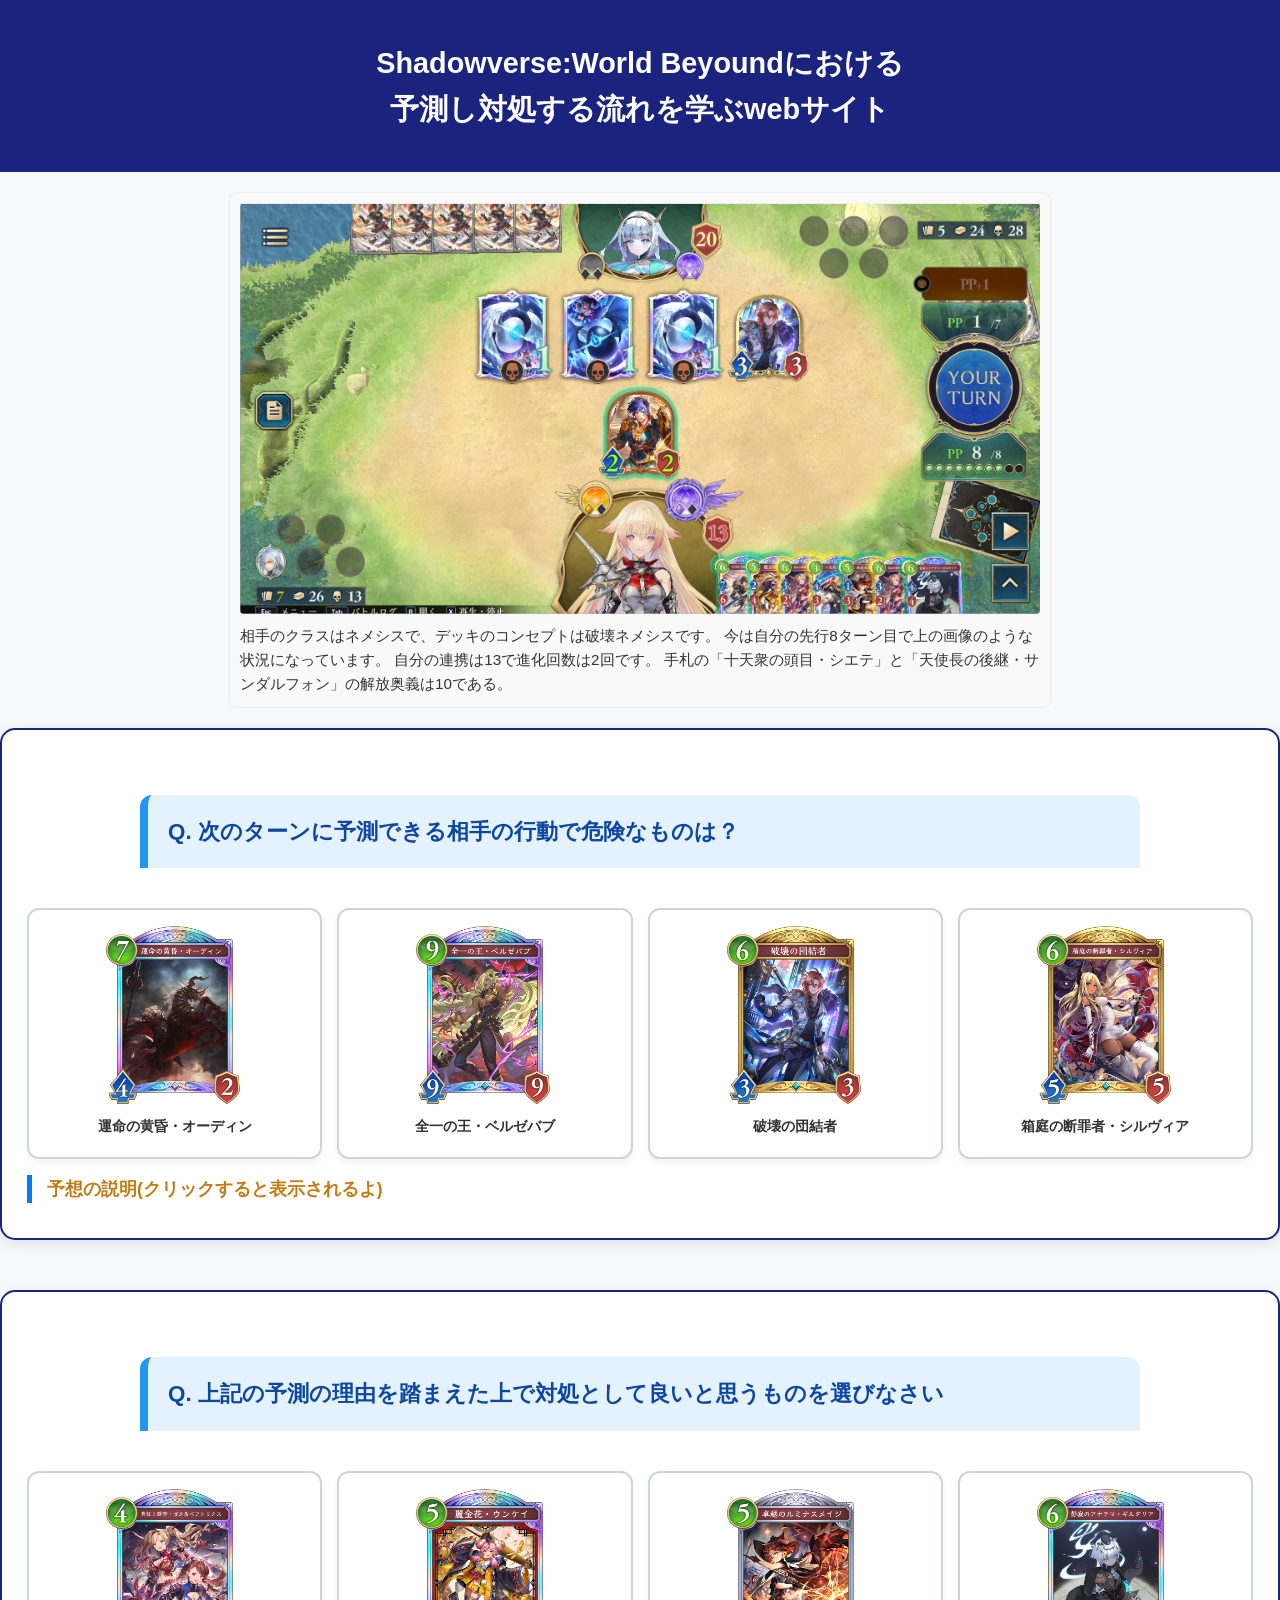
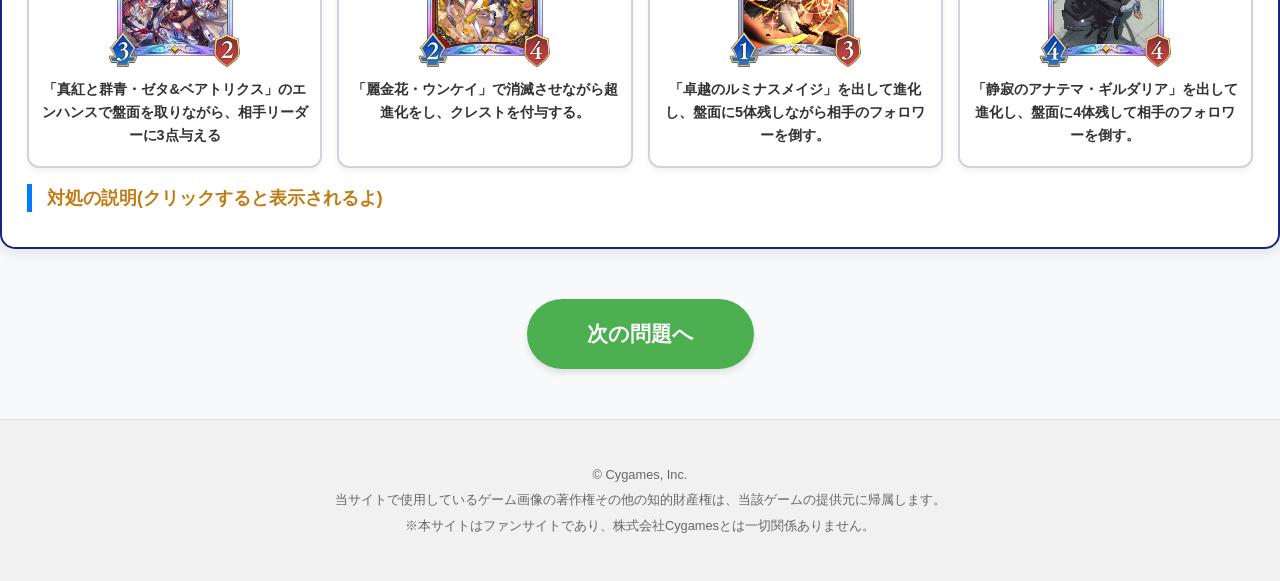
==== page1.html @ e14b0bc2 "Add files via upload" ====
<!DOCTYPE html>
<html lang="ja">
  <script>
  // このページに来たことを記録（ファイル名はそれぞれのページの名前に変えてください）
  localStorage.setItem('sv_progress', 'page1.html');
</script>

<head>
   <meta charset="UTF-8">
   <meta name="viewport" content="width=device-width, initial-scale=1.0">
   <title>My Website</title>
   <link rel="stylesheet" href="styles.css">
</head>
<body>
   <header>
      <h1>Shadowverse:World Beyoundにおける<br>予測し対処する流れを学ぶwebサイト</h1>
   </header>

<figure class="image-box">
  <img src="mondai/n-hakai.png" alt="画像の内容を示す短い説明">
  
  <figcaption>
   相手のクラスはネメシスで、デッキのコンセプトは破壊ネメシスです。
   今は自分の先行8ターン目で上の画像のような状況になっています。
   自分の連携は13で進化回数は2回です。
   手札の「十天衆の頭目・シエテ」と「天使長の後継・サンダルフォン」の解放奥義は10である。
  </figcaption>
</figure>

<div class="quiz-group">
<div class="quiz-page">
  <div class="question-box">
    <h2>Q. 次のターンに予測できる相手の行動で危険なものは？</h2>
  </div>
</div>

<div class="quiz-container">
  <details class="choice-box" name="q1">
    <summary>
      <img src="cards/o-dhin.png" class="choice-img">
      <span class="choice-text">運命の黄昏・オーディン</span>
    </summary>
    <div class="evaluation-content">
      <div class="danger-level" data-level="3">危険度：<span>💀💀💀</span></div>
      <br>自分の体力が13点と少ないため盤面を取られながら進化してリーダに7点ダメージを受けてしまい、そのまま押し切られてしまう。
    </div>
  </details>

  <details class="choice-box" name="q1">
    <summary>
      <img src="cards/beruzebabu.png" class="choice-img">
      <span class="choice-text">全一の王・ベルゼバブ</span>
    </summary>
    <div class="evaluation-content">
      <div class="danger-level" data-level="4">危険度：<span>💀💀💀💀</span></div>
      <br>自分の受けるダメージが+1され、「新約黒の章」や「破壊の継承者・アクシア」などのダメージが大きくなってしまう。
      最高打点が増え、不利になる。
    </div>
  </details>

  <details class="choice-box" name="q1">
    <summary>
      <img src="cards/dannketusya.png" class="choice-img">
      <span class="choice-text">破壊の団結者</span>
    </summary>
    <div class="evaluation-content">
      <div class="danger-level" data-level="2">危険度：<span>💀💀</span></div>
      <br>盤面を破壊されてしまうが、リーダーへのダメージは少なく相手の盤面も強くならないため危険性は低い。
     </div>
  </details>

  <details class="choice-box" name="q1">
    <summary>
      <img src="cards/siruvia.png" class="choice-img">
      <span class="choice-text">箱庭の断罪者・シルヴィア</span>
    </summary>
    <div class="evaluation-content">
      <div class="danger-level" data-level="1">危険度：<span>💀</span></div>
      <br>回復か手札補充されるがリーダーへのダメージは無いため、次の相手のターンに負ける危険性は低い。
    </div>
  </details>
  </div>

<details class="explanation-box">
    <summary class="simple-heading">
        予想の説明(クリックすると表示されるよ)
    </summary>
    <div class="explanation-text">
        <p>この状況では相手は8ターン目だがエクストラPPがある為、9コストである「全一の王・ベルゼバブ」がプレイされる可能性が高い。</p>
        <p>破壊ネメシスは「全一の王・ベルゼバブ」をプレイすると最大点数が増え不利になるため、プレイしにくい盤面を作ることが大切である。</p>
    </div>
</details>
</div>

<div class="quiz-group">
<div class="quiz-page">
  <div class="question-box">
    <h2>Q. 上記の予測の理由を踏まえた上で対処として良いと思うものを選びなさい</h2>
  </div>
</div>

<div class="quiz-container">
  <details class="choice-box" name="q1">
    <summary>
      <img src="cards/zeta&bea.png" class="choice-img">
      <span class="choice-text">「真紅と群青・ゼタ&ベアトリクス」のエンハンスで盤面を取りながら、相手リーダーに3点与える</span>
    </summary>
    <div class="evaluation-content">
      <div class="effective-level" data-level="1">有効度：★☆☆☆</div>
      <br>盤面にフォロワーが2体しか残らず超進化権を温存しながら「全一の王・ベルゼバブ」をプレイできてしまう。
      更にリーダーに与えた3点も相手のターン開始時に「新約白の章」が破壊されて相手リーダーの体力が2回復するため、相手リーダーのダメージが実質減ってしまう。
    </div>
  </details>

  <details class="choice-box" name="q1">
    <summary>
      <img src="cards/unnkei.png" class="choice-img">
      <span class="choice-text">「麗金花・ウンケイ」で消滅させながら超進化をし、クレストを付与する。</span>
    </summary>
    <div class="evaluation-content">
      <div class="effective-level" data-level="2">有効度：★★☆☆</div>
      <br>プレイすることで輝く金貨がファンファーレで1枚と超進化時にクレスト付与で4回までターン終了時に手札に加わり、手札が潤沢になる。
      しかし、盤面にフォロワーが2体しかいないため相手は超進化権を温存しながら「全一の王・ベルゼバブ」をプレイできてしまう。
    </div>
  </details>

  <details class="choice-box" name="q1">
    <summary>
      <img src="cards/meiji.png" class="choice-img">
      <span class="choice-text">「卓越のルミナスメイジ」を出して進化し、盤面に5体残しながら相手のフォロワーを倒す。</span>
    </summary>
    <div class="evaluation-content">
      <div class="effective-level" data-level="4">有効度：★★★★</div>
      <br>「全一の王・ベルゼバブ」は進化込みでフォロワーを3体までしか倒せないため、4体以上盤面に並べるとフォロワーを処理できず相手はプレイしにくくなる。
      守護も3体並び「運命の黄昏・オーディン」の対策にもなる。
    </div>
  </details>

  <details class="choice-box" name="q1">
    <summary>
      <img src="cards/girudaria.png" class="choice-img">
      <span class="choice-text">「静寂のアナテマ・ギルダリア」を出して進化し、盤面に4体残して相手のフォロワーを倒す。</span>
    </summary>
    <div class="evaluation-content">
      <div class="effective-level" data-level="3">有効度：★★★☆</div>
      <br>「全一の王・ベルゼバブ」は進化込みでフォロワーを3体までしか倒せないため、4体以上盤面に並べるとフォロワーを処理できず相手はプレイしにくくなる。
    </div>
  </details>
</div>

<details class="explanation-box">
    <summary class="simple-heading">
        対処の説明(クリックすると表示されるよ)
    </summary>
    
    <div class="explanation-text">
        <p>「全一の王・ベルゼバブ」はファンファーレで2体のフォロワーに能力を消しながら9ダメージを与え、進化してもフォロワーを最大3体までしか倒せない。</p>
        <p>最低限進化権を使わせる為にも3体以上フォロワーを並べることが有効であり、4体以上並べると除去範囲から外れて場にフォロワーが残る。</p>
        <p>そのため,盤面にフォロワーがいるほど相手はプレイしにくく、プレイされても盤面が残り「十天衆の頭目・シエテ」の奥義で進化しながら攻めることができる。</p>
        <p></p>
    </div>
</details>
</div>

<div class="button-container">
  <a href="page1.html" class="next-button">次の問題へ</a>
</div>

 <script src="scripts.js"></script>

<footer style="text-align: center; padding: 40px 20px; font-size: 0.8em; color: #666; border-top: 1px solid #ddd; margin-top: 50px;">
    <p>© Cygames, Inc.</p>
    <p>当サイトで使用しているゲーム画像の著作権その他の知的財産権は、当該ゲームの提供元に帰属します。</p>
    <p>※本サイトはファンサイトであり、株式会社Cygamesとは一切関係ありません。</p>
</footer>

</body>
</html>
---- styles.css ----
body {
    /* 読みやすいゴシック体系のフォントを指定 */
    font-family: "Helvetica Neue", Arial, "Hiragino Kaku Gothic ProN", "Hiragino Sans", sans-serif;
    /* 行の間隔を1.6倍にして、文章を読みやすくする */
    line-height: 1.6;
    /* 文字の色を真っ黒より少し薄い、目に優しい黒にする */
    color: #333;
    /* 画面の端にある余計な隙間をなくす */
    margin: 0;
    padding: 0;
    /* ページ全体の背景を非常に薄いグレーにして、白のカードを際立たせる */
    background-color: #f8f9fa;
}

header {
    background-color: #1a237e;
    color: white;
    /* 上下に40px、左右に20pxの空間を作って看板を大きく見せる */
    padding: 40px 20px;
    /* 文字を中央に寄せる */
    text-align: center;
}

h1 {
    /* 文字の横の余計な隙間をなくす */
    margin: 0;
    /* タイトルの大きさを標準の1.8倍にする */
    font-size: 1.8em;
}

/* =========================================
   紹介・説明エリア（白いカードのような箱）
   ========================================= */
.intro-section {
    /* 横に広がりすぎて読みづらくならないよう、最大幅を800pxに制限 */
    max-width: 800px;
    /* 上下に40pxの隙間を作り、左右は自動で真ん中に寄せる */
    margin: 40px auto;
    /* 箱の内側に30pxの余白を作り、文字が壁に付かないようにする */
    padding: 30px;
    /* 箱の背景を真っ白にする */
    background-color: #ffffff;
    /* 角を15px丸くして、今風の柔らかいデザインにする */
    border-radius: 15px;
    /* 下側にほんのりと影をつけて、立体感を出す */
    box-shadow: 0 4px 15px rgba(0,0,0,0.05);
}

.intro-section h2 {
    /* 箱の中の見出しをヘッダーと同じ濃い青色にする */
    color: #1a237e;
    /* 下側に2pxの線を引いて強調する */
    border-bottom: 2px solid #1a237e;
    /* 線の長さを文字の長さ分だけにする設定 */
    display: inline-block;
    /* 線と下の文章との間に15pxの隙間を作る */
    margin-bottom: 15px;
}

.intro-section p {
    /* 文章の大きさを少しだけ大きく（1.05倍）する */
    font-size: 1.05em;
    /* 文と文の間に15pxの隙間を作る */
    margin-bottom: 15px;
}

/* =========================================
   ボタンのレイアウトとデザイン
   ========================================= */
.button-container {
    /* ボタンを画面の中央に配置する */
    text-align: center;
    /* 前後のコンテンツ（文章など）との間に40pxの隙間を作る */
    margin: 40px 0;
}
.next-button {
    display: inline-block;
    padding: 18px 60px;
    background-color: #4CAF50;
    color: white;
    text-decoration: none;
    font-size: 1.3em;
    font-weight: bold;
    border-radius: 50px;
    transition: 0.3s;
    box-shadow: 0 4px 6px rgba(0,0,0,0.1);
}
.next-button:hover {
            background-color: #45a049;
            transform: translateY(-3px);
            box-shadow: 0 8px 15px rgba(0,0,0,0.2);
        }

/* 画像を背景にしたボタンのデザイン */
.image-bg-button {
    display: inline-block;
    width: 300px;         /* ボタンの横幅 */
    height: 80px;         /* ボタンの高さ */
    line-height: 80px;    /* 文字を上下中央に配置 */
    text-align: center;   /* 文字を左右中央に配置 */
    
    /* 背景画像の設定 */
    background-image: url('mondai/inposter.png'); 
    background-size: cover;    /* 画像を隙間なく敷き詰める */
    background-position: center; /* 画像の中央を表示 */
    
    color: white;              /* 文字の色 */
    font-size: 1.2em;
    font-weight: bold;
    text-decoration: none;     /* 下線を消す */
    text-shadow: 2px 2px 4px rgba(0,0,0,0.6); /* 画像の上でも文字を読みやすくする影 */
    border-radius: 10px;       /* 角を少し丸くする */
    overflow: hidden;          /* はみ出た画像をカット */
    transition: 0.3s;          /* 動きを滑らかに */
}
/* マウスを乗せた時の演出 */
.image-bg-button:hover {
    transform: scale(1.05);    /* 少し大きくする */
    filter: brightness(1.1);   /* 少し明るくして「押せる感」を出す */
}

/* 左寄せにしたい時に使う名前（クラス） */
.align-left {
    text-align: left !important;
    padding-left: 5%; /* 画面の端すぎないように少し隙間を作る */
}

.image-box {
    width: 100%;
    max-width: 800px; /* お好みの最大幅 */
    margin: 20px auto;
    border: 1px solid #eee; /* 枠線（お好みで） */
    padding: 10px;
    background-color: #f9f9f9;
    border-radius: 8px;
  }
  /* 説明文のスタイル */
  .image-box figcaption {
    margin-top: 10px;
    font-size: 0.95em;
    color: #333;
    line-height: 1.6;
    text-align: left; /* 中央寄せ */
  }
  .image-box img {
    width: 100%;
    height: auto;
    display: block;
    border-radius: 4px;
  }
  /* 選択肢を包むコンテナ */
/* 囲みの中の配置を整える */
.quiz-container {
    display: grid;
    grid-template-columns: repeat(auto-fit, minmax(200px, 1fr));
    gap: 15px;
    margin: 20px 0;
}

/* 画像の設定 */
.choice-img {
    width: 100%;       /* 箱の横幅いっぱいに広げる */
    height: auto;      /* 比率は維持 */
    max-height: 180px; /* 大きくなりすぎないよう制限 */
    object-fit: contain; /* 画像が切れないように収める */
    margin-bottom: 10px; /* 下の文字との隙間 */
    border-radius: 5px;  /* 画像の角も少し丸く */
}

/* 選択肢の箱全体のデザインを修正 */
.choice-box {
    background-color: #ffffff;
    border: 2px solid #ced4da;
    border-radius: 12px; /* この丸みからはみ出さないようにする */
    box-shadow: 0 4px 6px rgba(0, 0, 0, 0.05);
    display: flex;
    flex-direction: column;
    height: 100%;
    
    /* ★重要：これを入れると、中身が親の角丸を突き破らなくなります */
    overflow: hidden; 
    
    transition: all 0.3s ease;
}

/* 選択肢の文字部分を画像と縦に並べる設定 */
.choice-box summary {
    padding: 15px 10px;
    text-align: center;
    cursor: pointer;
    font-weight: bold;
    list-style: none;
    font-size: 0.9em;
    
    display: flex;
    flex-direction: column;
    align-items: center;
    flex-grow: 1;           /* ★これが重要！中身が空いていても下まで伸びます */
    justify-content: center; /* ★文字が少なくても常に中央に来るようにする */
}

/* テキスト部分の設定 */
.choice-text {
    flex-grow: 1;          /* 文字部分が伸びて高さを揃える */
    display: flex;
    align-items: center;   /* 文字を上下中央に */
}
  /* マウスを乗せた時 */
  .choice-box summary:hover {
    background: #c7c5cc;
  }
  /* 【重要】開いている時のスタイル */
  .choice-box[open] {
    border-color: #007bff;
    box-shadow: 0 4px 15px rgba(0,123,255,0.2);
  }
 /* もし開いた時にsummaryの背景色が変わる設定にしている場合 */
.choice-box[open] summary {
    background: #007bff;
    color: white;
    /* 角丸の指定は不要になります（親のoverflow:hiddenが効くため） */
}
/* 評価メッセージのエリア（重なり防止） */
.evaluation-content {
    padding: 20px;
    font-size: 0.9em;
    line-height: 1.5;
    background: #ffffff;
    border-top: 1px solid #eee;
    /* 他の要素と重ならないように位置を固定しない */
    position: relative; 
    display: block;
}
/* Q1やQ2を一つのまとまりにする囲み */
.quiz-group {
    background-color: #ffffff; /* 箱の中を白にする */
    border: 2px solid #1a237e; /* シャドバらしい濃い青の枠線 */
    border-radius: 15px;      /* 角を丸くする */
    padding: 25px;            /* 内側にゆとりを持たせる */
    margin-bottom: 50px;      /* Q1とQ2の間の距離 */
    box-shadow: 0 4px 15px rgba(0,0,0,0.1); /* 影をつけて立体的に */
}
  /* 問題文を出すところ */
  .quiz-page {
    max-width: 1000px;
    margin: 40px auto;
    font-family: "Helvetica Neue", Arial, "Hiragino Kaku Gothic ProN", "Hiragino Sans", sans-serif;
  }
  /* 問題文のエリア */
  .question-box {
    background-color: #e3f2fd; /* 薄い青色（ここを変えると色が変わります） */
    color: #0d47a1;            /* 濃い青色の文字 */
    padding: 20px;
    border-radius: 12px 12px 0 0; /* 上側だけ丸くする */
    border-left: 8px solid #2196f3; /* 左側にアクセントの線 */
    margin-bottom: 0;           /* 画像とくっつけるために0にする */
  }
  .question-box h2 {
    margin: 0;
    font-size: 1.4em;
    line-height: 1.5;
  }
  /* 画像のエリア */
  .main-image {
    width: 100%;
    display: block;
    border: 2px solid #e3f2fd; /* 問題文と同じ色の枠線 */
    border-radius: 0 0 12px 12px; /* 下側だけ丸くする */
    box-sizing: border-box;
  }

.simple-heading {
    border-left: 5px solid #007bff;
    padding-left: 15px;
    font-size: 1.1em;
    font-weight: bold;
    color: #c27b12;
    margin: 20px 0 10px 0;
    cursor: pointer;    /* マウスを乗せると指マークになる */
    list-style: none;   /* 左側の三角矢印を消す */
}
/* iPhoneなどのブラウザでも三角矢印を消す設定 */
.simple-heading::-webkit-details-marker {
    display: none;
}
/* 解説文の中身のデザイン */
.explanation-text {
    padding: 20px;
    margin: 10px 0 20px 15px;
    /* 背景色：非常に薄い青（目に優しい色） */
    background-color: #f0f7ff; 
    /* 枠線：少し濃い青で「囲い」を作る */
    border: 1px solid #b3d7ff;
    /* 角を少し丸くする */
    border-radius: 8px;
    /* 文字の色と間隔 */
    color: #003366;
    line-height: 1.8;
}
/* おまけ：マウスを乗せた時に少し明るくして「押せる感」を出す */
.simple-heading:hover {
    opacity: 0.8;
}

footer {
    background-color: #f1f1f1;
    margin-top: 60px;
}
footer p {
    margin: 5px 0;
}
/* 隙間をあけるための調整 */
.spacer {
    height: 30px;
}
/* 危険度ラベルの基本スタイル */
.danger-level {
    display: inline-block;
    padding: 4px 12px;
    border-radius: 20px;
    font-weight: bold;
    font-size: 0.9em;
    margin-bottom: 10px;
    background-color: #eee;
}

/* --- Q1 危険度スタイル --- */
.danger-level {
    display: inline-block;
    padding: 6px 12px;
    border-radius: 6px;
    font-weight: bold;
    margin-bottom: 10px;
}
.danger-level[data-level="4"] {
    background-color: #ff4d4d; color: white; 
}
.danger-level[data-level="3"] {
    background-color: #ffa500; color: white; 
} /* 高い：赤 */
.danger-level[data-level="2"] {
    background-color: #fff3e0; color: #ef6c00;  
} /* 警戒：オレンジ */
.danger-level[data-level="1"] {
    background-color: #e8f5e9; color: #2e7d32; 
} /* 低い：緑 */

.danger-level span {
    letter-spacing: 2px;
}

/* --- Q2 有効度スタイル --- */
.effective-level {
    display: inline-block;
    padding: 6px 12px;
    border-radius: 6px;
    font-weight: bold;
    margin-bottom: 10px;
}
.effective-level[data-level="4"] {
     background: #e3f2fd; color: #0d47a1; border: 2px solid #0d47a1; 
} /* 最高：濃い青 */
.effective-level[data-level="3"] {
     background: #e1f5fe; color: #0288d1; border: 1px solid #0288d1; 
} /* 有効：青 */
.effective-level[data-level="2"] {
     background: #f3e5f5; color: #7b1fa2; border: 1px solid #7b1fa2;
} /* 普通：紫 */
.effective-level[data-level="1"] { 
     background: #f5f5f5; color: #616161; border: 1px solid #bdbdbd; 
} /* 微妙：グレー */

/* ガイドページ専用のテキスト装飾 */
.guide-content h3 {
    margin-top: 30px;
    color: #1a237e;
    font-size: 1.2em;
    border-bottom: 1px solid #dee2e6;
    padding-bottom: 5px;
}

.guide-content p {
    margin-bottom: 15px;
    line-height: 1.8;
}
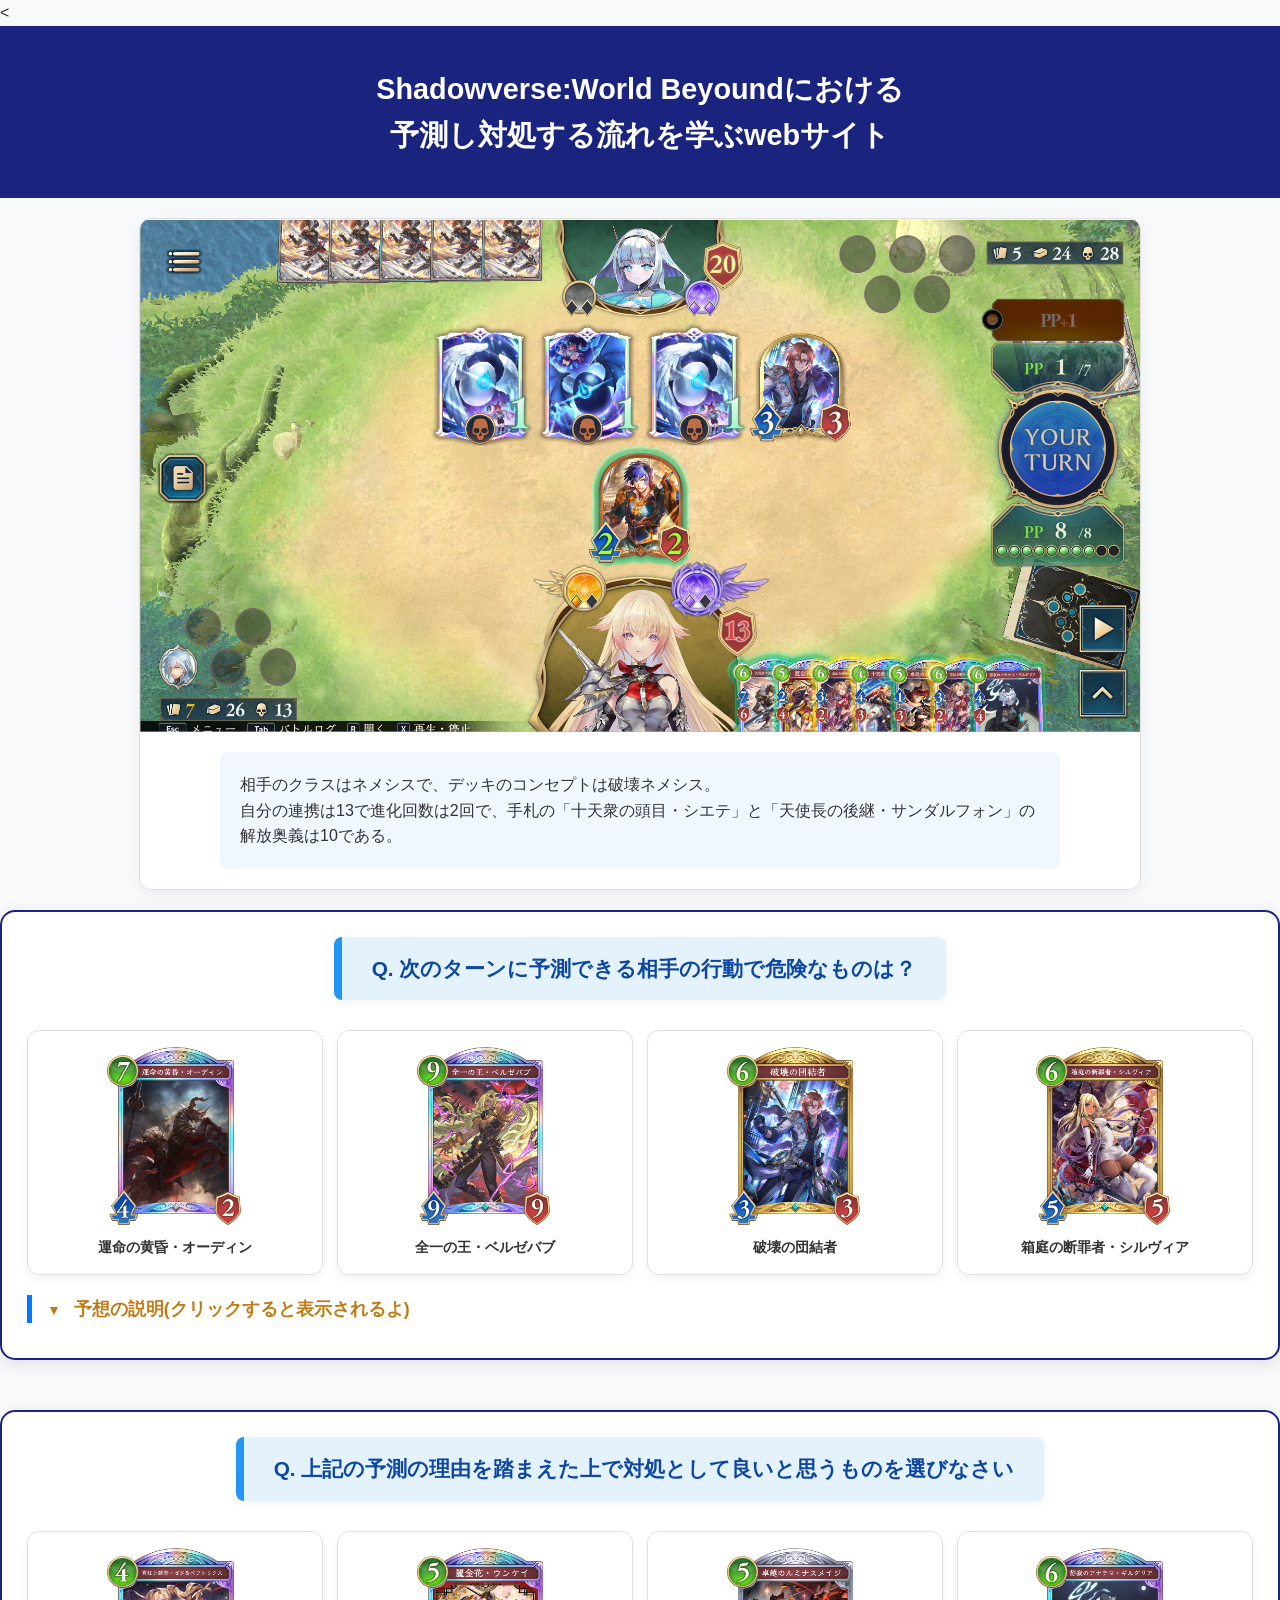
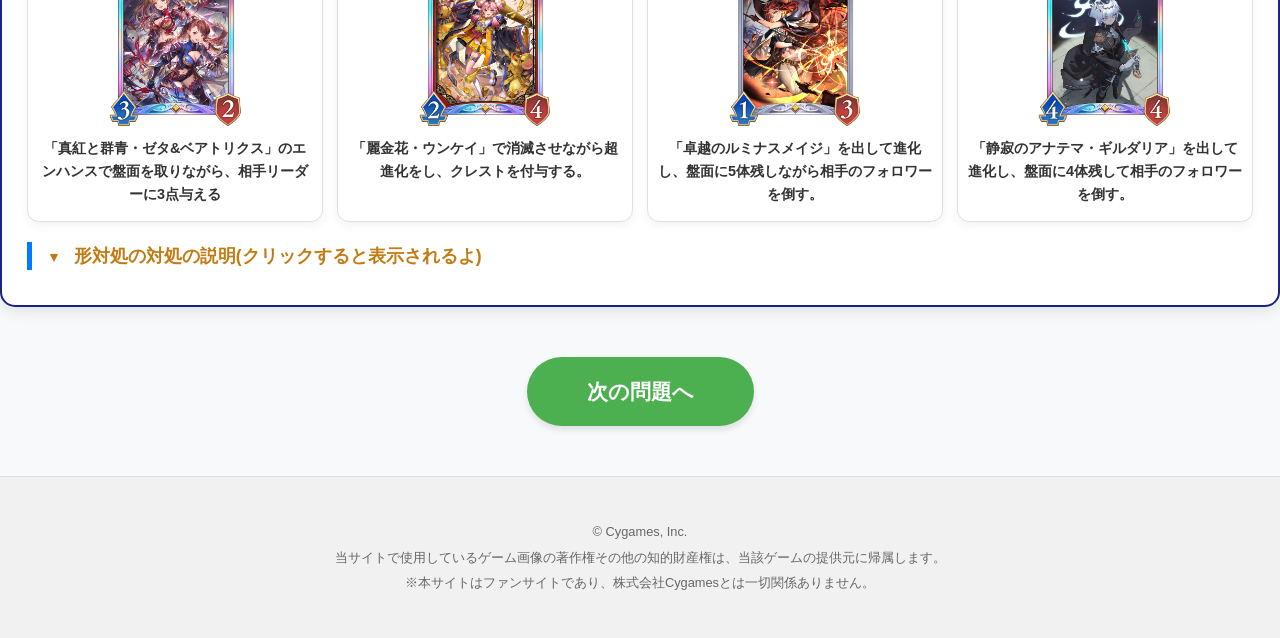
==== commit 2d2aae7f: "Add files via upload" ====
--- a/page1.html
+++ b/page1.html
@@ -1,15 +1,14 @@
-<!DOCTYPE html>
+<<!DOCTYPE html>
 <html lang="ja">
-  <script>
-  // このページに来たことを記録（ファイル名はそれぞれのページの名前に変えてください）
-  localStorage.setItem('sv_progress', 'page1.html');
-</script>
-
 <head>
    <meta charset="UTF-8">
    <meta name="viewport" content="width=device-width, initial-scale=1.0">
-   <title>My Website</title>
+   <title>2問目</title>
    <link rel="stylesheet" href="styles.css">
+   <script>
+    // ページが開かれた瞬間に「第1問」を保存する
+    localStorage.setItem('sv_progress', 'page2.html');
+   </script>
 </head>
 <body>
    <header>
@@ -18,12 +17,9 @@
 
 <figure class="image-box">
   <img src="mondai/n-hakai.png" alt="画像の内容を示す短い説明">
-  
   <figcaption>
-   相手のクラスはネメシスで、デッキのコンセプトは破壊ネメシスです。
-   今は自分の先行8ターン目で上の画像のような状況になっています。
-   自分の連携は13で進化回数は2回です。
-   手札の「十天衆の頭目・シエテ」と「天使長の後継・サンダルフォン」の解放奥義は10である。
+   相手のクラスはネメシスで、デッキのコンセプトは破壊ネメシス。<br>
+   自分の連携は13で進化回数は2回で、手札の「十天衆の頭目・シエテ」と「天使長の後継・サンダルフォン」の解放奥義は10である。
   </figcaption>
 </figure>
 
@@ -42,7 +38,7 @@
     </summary>
     <div class="evaluation-content">
       <div class="danger-level" data-level="3">危険度：<span>💀💀💀</span></div>
-      <br>自分の体力が13点と少ないため盤面を取られながら進化してリーダに7点ダメージを受けてしまい、そのまま押し切られてしまう。
+      <p>自分の体力が13点と少ないため盤面を取られながら進化してリーダに7点ダメージを受けてしまい、そのまま押し切られてしまう。</p>
     </div>
   </details>
 
@@ -53,8 +49,8 @@
     </summary>
     <div class="evaluation-content">
       <div class="danger-level" data-level="4">危険度：<span>💀💀💀💀</span></div>
-      <br>自分の受けるダメージが+1され、「新約黒の章」や「破壊の継承者・アクシア」などのダメージが大きくなってしまう。
-      最高打点が増え、不利になる。
+      <p>自分の受けるダメージが+1され、「新約黒の章」や「破壊の継承者・アクシア」などのダメージが大きくなってしまう。</p>
+      <p>最高打点が増え、不利になる。</p>
     </div>
   </details>
 
@@ -65,7 +61,7 @@
     </summary>
     <div class="evaluation-content">
       <div class="danger-level" data-level="2">危険度：<span>💀💀</span></div>
-      <br>盤面を破壊されてしまうが、リーダーへのダメージは少なく相手の盤面も強くならないため危険性は低い。
+      <p>盤面を破壊されてしまうが、リーダーへのダメージは少なく相手の盤面も強くならないため危険性は低い。</p>
      </div>
   </details>
 
@@ -76,7 +72,7 @@
     </summary>
     <div class="evaluation-content">
       <div class="danger-level" data-level="1">危険度：<span>💀</span></div>
-      <br>回復か手札補充されるがリーダーへのダメージは無いため、次の相手のターンに負ける危険性は低い。
+      <p>回復か手札補充されるがリーダーへのダメージは無いため、次の相手のターンに負ける危険性は低い。</p>
     </div>
   </details>
   </div>
@@ -106,9 +102,9 @@
       <span class="choice-text">「真紅と群青・ゼタ&ベアトリクス」のエンハンスで盤面を取りながら、相手リーダーに3点与える</span>
     </summary>
     <div class="evaluation-content">
-      <div class="effective-level" data-level="1">有効度：★☆☆☆</div>
-      <br>盤面にフォロワーが2体しか残らず超進化権を温存しながら「全一の王・ベルゼバブ」をプレイできてしまう。
-      更にリーダーに与えた3点も相手のターン開始時に「新約白の章」が破壊されて相手リーダーの体力が2回復するため、相手リーダーのダメージが実質減ってしまう。
+      <div class="effective-level" data-level="1">有効度：★</div>
+          <P>盤面にフォロワーが2体しか残らず超進化権を温存しながら「全一の王・ベルゼバブ」をプレイできてしまう。</p>
+          <p>更にリーダーに与えた3点も相手のターン開始時に「新約白の章」が破壊されて相手リーダーの体力が2回復するため、相手リーダーのダメージが実質減ってしまう。</p>
     </div>
   </details>
 
@@ -118,9 +114,9 @@
       <span class="choice-text">「麗金花・ウンケイ」で消滅させながら超進化をし、クレストを付与する。</span>
     </summary>
     <div class="evaluation-content">
-      <div class="effective-level" data-level="2">有効度：★★☆☆</div>
-      <br>プレイすることで輝く金貨がファンファーレで1枚と超進化時にクレスト付与で4回までターン終了時に手札に加わり、手札が潤沢になる。
-      しかし、盤面にフォロワーが2体しかいないため相手は超進化権を温存しながら「全一の王・ベルゼバブ」をプレイできてしまう。
+      <div class="effective-level" data-level="2">有効度：★★</div>
+      <P>プレイすることで輝く金貨がファンファーレで1枚と超進化時にクレスト付与で4回までターン終了時に手札に加わり、手札が潤沢になる。</p>
+      <P>しかし、盤面にフォロワーが2体しかいないため相手は超進化権を温存しながら「全一の王・ベルゼバブ」をプレイできてしまう。</p>
     </div>
   </details>
 
@@ -131,8 +127,8 @@
     </summary>
     <div class="evaluation-content">
       <div class="effective-level" data-level="4">有効度：★★★★</div>
-      <br>「全一の王・ベルゼバブ」は進化込みでフォロワーを3体までしか倒せないため、4体以上盤面に並べるとフォロワーを処理できず相手はプレイしにくくなる。
-      守護も3体並び「運命の黄昏・オーディン」の対策にもなる。
+      <P>「全一の王・ベルゼバブ」は進化込みでフォロワーを3体までしか倒せないため、4体以上盤面に並べるとフォロワーを処理できず相手はプレイしにくくなる。</p>
+      <p>守護も3体並び「運命の黄昏・オーディン」の対策にもなる。</p>
     </div>
   </details>
 
@@ -142,22 +138,21 @@
       <span class="choice-text">「静寂のアナテマ・ギルダリア」を出して進化し、盤面に4体残して相手のフォロワーを倒す。</span>
     </summary>
     <div class="evaluation-content">
-      <div class="effective-level" data-level="3">有効度：★★★☆</div>
-      <br>「全一の王・ベルゼバブ」は進化込みでフォロワーを3体までしか倒せないため、4体以上盤面に並べるとフォロワーを処理できず相手はプレイしにくくなる。
+      <div class="effective-level" data-level="3">有効度：★★★</div>
+      <p>「全一の王・ベルゼバブ」は進化込みでフォロワーを3体までしか倒せないため、4体以上盤面に並べるとフォロワーを処理できず相手はプレイしにくくなる。</p>
     </div>
   </details>
 </div>
 
 <details class="explanation-box">
     <summary class="simple-heading">
-        対処の説明(クリックすると表示されるよ)
+        形対処の対処の説明(クリックすると表示されるよ)
     </summary>
     
     <div class="explanation-text">
         <p>「全一の王・ベルゼバブ」はファンファーレで2体のフォロワーに能力を消しながら9ダメージを与え、進化してもフォロワーを最大3体までしか倒せない。</p>
         <p>最低限進化権を使わせる為にも3体以上フォロワーを並べることが有効であり、4体以上並べると除去範囲から外れて場にフォロワーが残る。</p>
         <p>そのため,盤面にフォロワーがいるほど相手はプレイしにくく、プレイされても盤面が残り「十天衆の頭目・シエテ」の奥義で進化しながら攻めることができる。</p>
-        <p></p>
     </div>
 </details>
 </div>
--- a/styles.css
+++ b/styles.css
@@ -1,17 +1,13 @@
 body {
-    /* 読みやすいゴシック体系のフォントを指定 */
     font-family: "Helvetica Neue", Arial, "Hiragino Kaku Gothic ProN", "Hiragino Sans", sans-serif;
     /* 行の間隔を1.6倍にして、文章を読みやすくする */
     line-height: 1.6;
-    /* 文字の色を真っ黒より少し薄い、目に優しい黒にする */
     color: #333;
     /* 画面の端にある余計な隙間をなくす */
     margin: 0;
     padding: 0;
-    /* ページ全体の背景を非常に薄いグレーにして、白のカードを際立たせる */
     background-color: #f8f9fa;
 }
-
 header {
     background-color: #1a237e;
     color: white;
@@ -20,32 +16,25 @@
     /* 文字を中央に寄せる */
     text-align: center;
 }
-
 h1 {
-    /* 文字の横の余計な隙間をなくす */
     margin: 0;
-    /* タイトルの大きさを標準の1.8倍にする */
     font-size: 1.8em;
 }
-
-/* =========================================
-   紹介・説明エリア（白いカードのような箱）
-   ========================================= */
 .intro-section {
-    /* 横に広がりすぎて読みづらくならないよう、最大幅を800pxに制限 */
-    max-width: 800px;
-    /* 上下に40pxの隙間を作り、左右は自動で真ん中に寄せる */
-    margin: 40px auto;
-    /* 箱の内側に30pxの余白を作り、文字が壁に付かないようにする */
-    padding: 30px;
-    /* 箱の背景を真っ白にする */
-    background-color: #ffffff;
-    /* 角を15px丸くして、今風の柔らかいデザインにする */
-    border-radius: 15px;
-    /* 下側にほんのりと影をつけて、立体感を出す */
-    box-shadow: 0 4px 15px rgba(0,0,0,0.05);
-}
-
+    width: 95%;
+    max-width: 1000px;
+    margin: 20px auto;      /* 中央寄せ */
+    padding: 20px;          /* 内側の余白をたっぷり取る */
+    /* 角を丸くする設定 */
+    border: 2px solid #2196f3;
+    border-radius: 20px;    /* ここで丸みを調整 */
+    /* 背景を明るくする */
+    background-color: #f0f7ff; /* 非常に薄い青 */
+    /* 文字の読みやすさ */
+    line-height: 1.6;
+    color: #333;
+    box-sizing: border-box; /* 枠線を含めて幅を計算 */
+}
 .intro-section h2 {
     /* 箱の中の見出しをヘッダーと同じ濃い青色にする */
     color: #1a237e;
@@ -56,19 +45,11 @@
     /* 線と下の文章との間に15pxの隙間を作る */
     margin-bottom: 15px;
 }
-
 .intro-section p {
-    /* 文章の大きさを少しだけ大きく（1.05倍）する */
     font-size: 1.05em;
-    /* 文と文の間に15pxの隙間を作る */
     margin-bottom: 15px;
 }
-
-/* =========================================
-   ボタンのレイアウトとデザイン
-   ========================================= */
 .button-container {
-    /* ボタンを画面の中央に配置する */
     text-align: center;
     /* 前後のコンテンツ（文章など）との間に40pxの隙間を作る */
     margin: 40px 0;
@@ -89,8 +70,18 @@
             background-color: #45a049;
             transform: translateY(-3px);
             box-shadow: 0 8px 15px rgba(0,0,0,0.2);
-        }
-
+}
+#resume-button {
+    background: linear-gradient(135deg, #2196f3, #1976d2);
+    color: white;
+    box-shadow: 0 4px 15px rgba(33, 150, 243, 0.4);
+    border: none;
+}
+#resume-button:hover {
+    background: linear-gradient(135deg, #42a5f5, #1e88e5);
+    transform: translateY(-3px); /* 少し浮き上がる演出 */
+    box-shadow: 0 6px 20px rgba(33, 150, 243, 0.6);
+}
 /* 画像を背景にしたボタンのデザイン */
 .image-bg-button {
     display: inline-block;
@@ -98,12 +89,10 @@
     height: 80px;         /* ボタンの高さ */
     line-height: 80px;    /* 文字を上下中央に配置 */
     text-align: center;   /* 文字を左右中央に配置 */
-    
     /* 背景画像の設定 */
     background-image: url('mondai/inposter.png'); 
     background-size: cover;    /* 画像を隙間なく敷き詰める */
     background-position: center; /* 画像の中央を表示 */
-    
     color: white;              /* 文字の色 */
     font-size: 1.2em;
     font-weight: bold;
@@ -126,38 +115,53 @@
 }
 
 .image-box {
+    width: 95%;            /* 画面の95%の幅にする（左右に少し余白） */
+    max-width: 1000px;     /* 大きな画面でもこれ以上は広がらないように制限 */
+    margin: 20px auto;     /* 「auto」で中央寄せにする */
+    background-color: #ffffff;
+    border: 1px solid #e0e0e0; /* 薄い枠線で囲むときれいに見えます */
+    border-radius: 12px;   /* 角を丸くすると柔らかい印象になります */
+    overflow: hidden;      /* 角の丸みに合わせて画像をカットする */
+    box-shadow: 0 4px 15px rgba(0,0,0,0.05); /* ほんのり影をつけて浮かせる */
+}
+
+.image-box img {
+    width: 100%;       /* 画像自体の幅も100%にする */
+    height: auto;      /* 高さは自動調整 */
+    display: block;    /* 下の隙間を消す */
+}
+
+.image-box figcaption {
+    width: 90%;        /* 文字は読みやすいように少し内側に寄せる */
+    max-width: 800px;  /* 文字が長くなりすぎないように制限 */
+    margin: 20px auto; /* 中央寄せ */
+    background-color: #f0f7ff; 
+    padding: 20px;
+    border-radius: 8px;
+}
+/* 1. 4つを横に並べる設定 */
+.quiz-container {
+    display: flex;
+    flex-wrap: nowrap;      /* 折り返さない（1行に収める） */
+    justify-content: space-between; /* 均等に並べる */
+    gap: 10px;              /* 箱同士の隙間 */
     width: 100%;
-    max-width: 800px; /* お好みの最大幅 */
-    margin: 20px auto;
-    border: 1px solid #eee; /* 枠線（お好みで） */
-    padding: 10px;
-    background-color: #f9f9f9;
-    border-radius: 8px;
-  }
-  /* 説明文のスタイル */
-  .image-box figcaption {
-    margin-top: 10px;
-    font-size: 0.95em;
-    color: #333;
-    line-height: 1.6;
-    text-align: left; /* 中央寄せ */
-  }
-  .image-box img {
-    width: 100%;
-    height: auto;
-    display: block;
-    border-radius: 4px;
-  }
-  /* 選択肢を包むコンテナ */
-/* 囲みの中の配置を整える */
-.quiz-container {
-    display: grid;
-    grid-template-columns: repeat(auto-fit, minmax(200px, 1fr));
-    gap: 15px;
-    margin: 20px 0;
-}
-
-/* 画像の設定 */
+    margin-top: 20px;
+}
+
+.choice-box {
+    width: 24% !important;
+    background-color: #ffffff;
+    border: 1px solid #e0e0e0;
+    border-radius: 12px;
+    display: flex;
+    flex-direction: column;
+    overflow: hidden;
+    box-shadow: 0 4px 10px rgba(0,0,0,0.05);
+    /* 縦に伸びすぎないよう、画像の高さに合わせて調整 */
+    min-height: auto !important; 
+}
+
 .choice-img {
     width: 100%;       /* 箱の横幅いっぱいに広げる */
     height: auto;      /* 比率は維持 */
@@ -167,23 +171,7 @@
     border-radius: 5px;  /* 画像の角も少し丸く */
 }
 
-/* 選択肢の箱全体のデザインを修正 */
-.choice-box {
-    background-color: #ffffff;
-    border: 2px solid #ced4da;
-    border-radius: 12px; /* この丸みからはみ出さないようにする */
-    box-shadow: 0 4px 6px rgba(0, 0, 0, 0.05);
-    display: flex;
-    flex-direction: column;
-    height: 100%;
-    
-    /* ★重要：これを入れると、中身が親の角丸を突き破らなくなります */
-    overflow: hidden; 
-    
-    transition: all 0.3s ease;
-}
-
-/* 選択肢の文字部分を画像と縦に並べる設定 */
+/* 2. カード全体のパディング（内側の余白）を最小化 */
 .choice-box summary {
     padding: 15px 10px;
     text-align: center;
@@ -191,15 +179,12 @@
     font-weight: bold;
     list-style: none;
     font-size: 0.9em;
-    
     display: flex;
     flex-direction: column;
     align-items: center;
-    flex-grow: 1;           /* ★これが重要！中身が空いていても下まで伸びます */
-    justify-content: center; /* ★文字が少なくても常に中央に来るようにする */
-}
-
-/* テキスト部分の設定 */
+    flex-grow: 1;           
+    justify-content: center;
+}
 .choice-text {
     flex-grow: 1;          /* 文字部分が伸びて高さを揃える */
     display: flex;
@@ -209,27 +194,26 @@
   .choice-box summary:hover {
     background: #c7c5cc;
   }
-  /* 【重要】開いている時のスタイル */
-  .choice-box[open] {
-    border-color: #007bff;
-    box-shadow: 0 4px 15px rgba(0,123,255,0.2);
-  }
- /* もし開いた時にsummaryの背景色が変わる設定にしている場合 */
+ /* 3. 選択時の青背景デザイン（画像4, 5の再現） */
+.choice-box[open] {
+    border: 2px solid #007bff !important;
+}
+
 .choice-box[open] summary {
-    background: #007bff;
-    color: white;
-    /* 角丸の指定は不要になります（親のoverflow:hiddenが効くため） */
-}
-/* 評価メッセージのエリア（重なり防止） */
+    background-color: #007bff !important; /* 画像の青い部分 */
+    color: white !important;
+    padding-bottom: 10px !important;
+}
+/* 5. カード内解説エリア：画像4のような「危険度」等の詰まり具合 */
 .evaluation-content {
-    padding: 20px;
-    font-size: 0.9em;
-    line-height: 1.5;
+    padding: 8px !important; /* 全体の余白をギュッと絞る */
     background: #ffffff;
-    border-top: 1px solid #eee;
-    /* 他の要素と重ならないように位置を固定しない */
-    position: relative; 
-    display: block;
+}
+
+.evaluation-content p {
+    font-size: 0.8em !important; /* カード内は少し小さめ */
+    line-height: 1.3 !important;
+    margin: 4px 0 !important;
 }
 /* Q1やQ2を一つのまとまりにする囲み */
 .quiz-group {
@@ -240,26 +224,25 @@
     margin-bottom: 50px;      /* Q1とQ2の間の距離 */
     box-shadow: 0 4px 15px rgba(0,0,0,0.1); /* 影をつけて立体的に */
 }
-  /* 問題文を出すところ */
-  .quiz-page {
-    max-width: 1000px;
-    margin: 40px auto;
-    font-family: "Helvetica Neue", Arial, "Hiragino Kaku Gothic ProN", "Hiragino Sans", sans-serif;
-  }
-  /* 問題文のエリア */
-  .question-box {
-    background-color: #e3f2fd; /* 薄い青色（ここを変えると色が変わります） */
-    color: #0d47a1;            /* 濃い青色の文字 */
-    padding: 20px;
-    border-radius: 12px 12px 0 0; /* 上側だけ丸くする */
-    border-left: 8px solid #2196f3; /* 左側にアクセントの線 */
-    margin-bottom: 0;           /* 画像とくっつけるために0にする */
-  }
-  .question-box h2 {
+/* --- 1. 問題文 (Question Box) の再現 --- */
+.question-box {
+    background-color: #e3f2fd; /* 薄い青 */
+    color: #0d47a1;            /* 濃い青 */
+    padding: 15px 30px;
+    border-radius: 8px;
+    border-left: 8px solid #2196f3; /* 左側のアクセント線 */
+    
+    width: fit-content;         /* 中身に合わせる */
+    margin: 0 auto 30px auto;   /* 中央寄せ */
+    text-align: center;
+    box-shadow: 0 2px 10px rgba(0,0,0,0.05);
+}
+
+.question-box h2 {
     margin: 0;
-    font-size: 1.4em;
-    line-height: 1.5;
-  }
+    font-size: 1.3em;
+    font-weight: bold;
+}
   /* 画像のエリア */
   .main-image {
     width: 100%;
@@ -282,6 +265,13 @@
 /* iPhoneなどのブラウザでも三角矢印を消す設定 */
 .simple-heading::-webkit-details-marker {
     display: none;
+}
+.simple-heading::before {
+    content: "▼"; /* 逆三角形を表示 */
+    font-size: 0.8em;
+    margin-right: 8px; /* 文字との隙間 */
+    color: #c27b12; /* 矢印の色（青） */
+    transition: transform 0.3s; /* 動きを滑らかにする */
 }
 /* 解説文の中身のデザイン */
 .explanation-text {
@@ -323,15 +313,6 @@
     margin-bottom: 10px;
     background-color: #eee;
 }
-
-/* --- Q1 危険度スタイル --- */
-.danger-level {
-    display: inline-block;
-    padding: 6px 12px;
-    border-radius: 6px;
-    font-weight: bold;
-    margin-bottom: 10px;
-}
 .danger-level[data-level="4"] {
     background-color: #ff4d4d; color: white; 
 }
@@ -382,4 +363,108 @@
 .guide-content p {
     margin-bottom: 15px;
     line-height: 1.8;
+}
+
+/* チュートリアル用の青いガイド枠を強調 */
+.tutorial-guide {
+    background-color: #f0f8ff;
+    padding: 15px;
+    border-radius: 8px;
+    margin: 20px 0;
+    border-left: 5px solid #2196f3;
+}
+/* チュートリアル完了ボックス */
+.tutorial-finish-box {
+    width: 95%;
+    max-width: 1000px;
+    margin: 40px auto;
+    padding: 40px 20px; /* 上下の余白を広げてゆとりを持たせる */
+    background-color: #fffde7; 
+    border: 3px dashed #fbc02d; 
+    border-radius: 30px;        
+    text-align: center;
+    box-shadow: 0 10px 25px rgba(0,0,0,0.05);
+}
+
+.tutorial-finish-box h2 {
+    color: #f57f17;
+    margin-bottom: 15px;
+    font-size: 1.6em;
+}
+
+.tutorial-finish-box p {
+    font-size: 1.1em;
+    line-height: 1.8;
+    color: #5d4037;
+}
+
+.finish-icon {
+    display: inline-block;
+    background-color: #fbc02d;
+    color: white;
+    padding: 6px 20px;
+    border-radius: 50px;
+    font-weight: bold;
+    font-size: 0.9em;
+    margin-bottom: 15px;
+    letter-spacing: 1px;
+}
+
+/* --- チュートリアル完了ボックス（復活） --- */
+.tutorial-finish-box {
+    width: 95%;
+    max-width: 1000px;
+    margin: 40px auto;
+    padding: 20px 20px; /* 少し高さを抑えてスリムに */
+    background-color: #fffde7; 
+    border: 3px dashed #fbc02d; /* 黄色の破線 */
+    border-radius: 30px;        
+    text-align: center;
+    box-shadow: 0 10px 25px rgba(0,0,0,0.05);
+}
+
+.finish-icon {
+    display: inline-block;
+    background-color: #fbc02d;
+    color: white;
+    padding: 4px 15px;
+    border-radius: 50px;
+    font-weight: bold;
+    font-size: 0.85em;
+    margin-bottom: 10px;
+    letter-spacing: 1px;
+}
+
+.tutorial-finish-box h2 {
+    color: #f57f17;
+    margin: 0 0 10px 0 !important;
+    font-size: 1.4em;
+}
+
+.tutorial-finish-box p {
+    font-size: 1.0em;
+    line-height: 1.6;
+    color: #5d4037;
+    margin: 5px 0;
+}
+
+/* --- ガイドページ用の装飾（復活） --- */
+.tutorial-guide {
+    background-color: #f0f8ff;
+    padding: 12px;
+    border-radius: 8px;
+    margin: 15px 0;
+    border-left: 5px solid #2196f3;
+}
+
+.guide-content h3 {
+    margin-top: 20px;
+    color: #1a237e;
+    font-size: 1.1em;
+    border-bottom: 1px solid #dee2e6;
+    padding-bottom: 5px;
+}
+html {
+    -webkit-text-size-adjust: 100%; /* iPhone/Safariでの勝手な拡大を禁止 */
+    text-size-adjust: 100%;         /* 標準的なブラウザでの勝手な拡大を禁止 */
 }
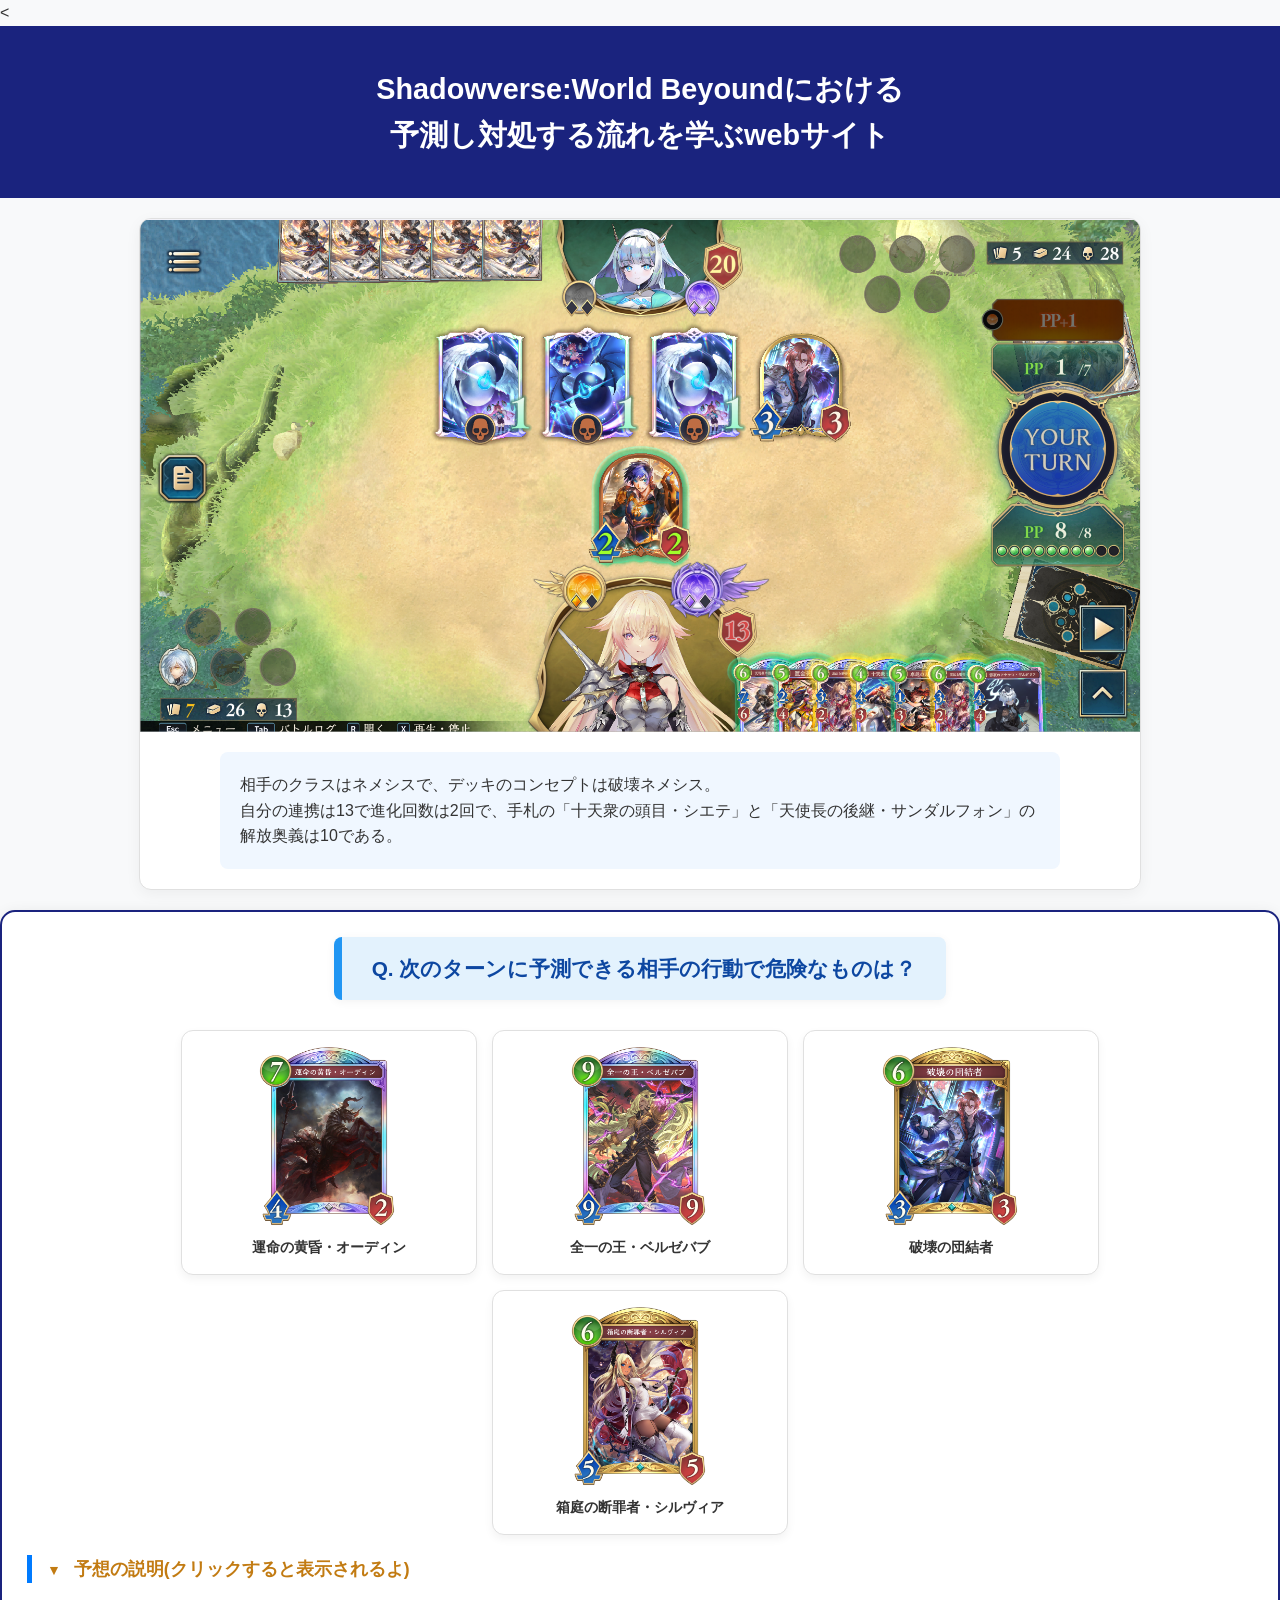
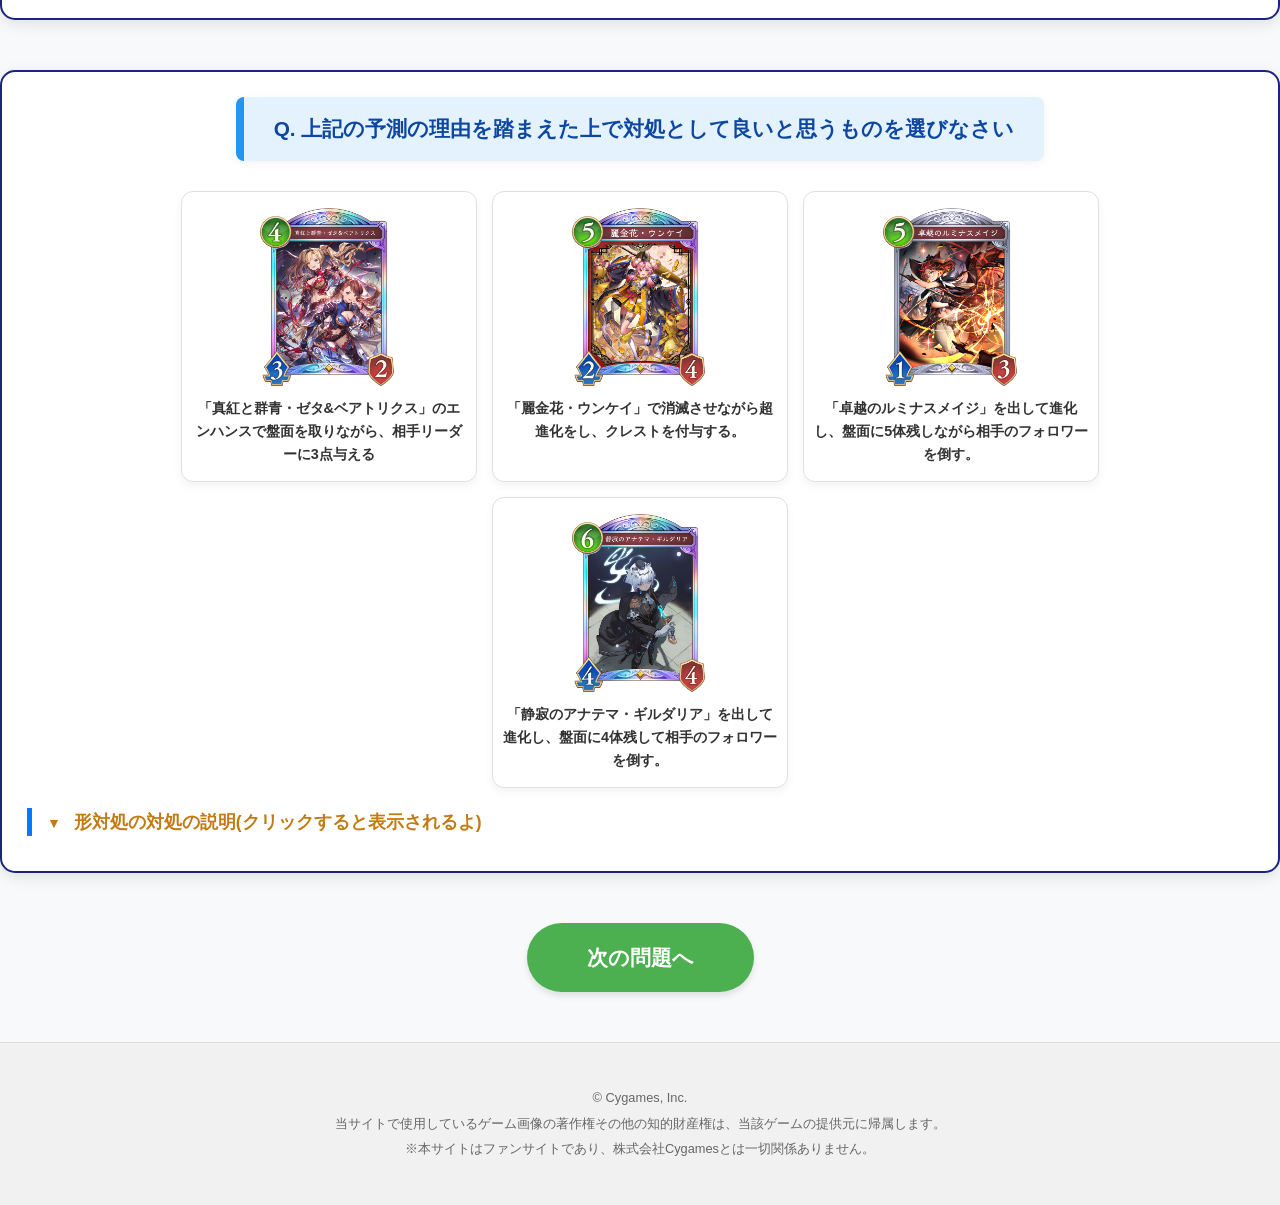
==== commit 2d1874dc: "Add files via upload" ====
--- a/page1.html
+++ b/page1.html
@@ -31,7 +31,7 @@
 </div>
 
 <div class="quiz-container">
-  <details class="choice-box" name="q1">
+  <details class="choice-box" name="q1_tutorial">
     <summary>
       <img src="cards/o-dhin.png" class="choice-img">
       <span class="choice-text">運命の黄昏・オーディン</span>
@@ -42,7 +42,7 @@
     </div>
   </details>
 
-  <details class="choice-box" name="q1">
+  <details class="choice-box" name="q1_tutorial">
     <summary>
       <img src="cards/beruzebabu.png" class="choice-img">
       <span class="choice-text">全一の王・ベルゼバブ</span>
@@ -54,7 +54,7 @@
     </div>
   </details>
 
-  <details class="choice-box" name="q1">
+  <details class="choice-box" name="q1_tutorial">
     <summary>
       <img src="cards/dannketusya.png" class="choice-img">
       <span class="choice-text">破壊の団結者</span>
@@ -65,7 +65,7 @@
      </div>
   </details>
 
-  <details class="choice-box" name="q1">
+  <details class="choice-box" name="q1_tutorial">
     <summary>
       <img src="cards/siruvia.png" class="choice-img">
       <span class="choice-text">箱庭の断罪者・シルヴィア</span>
@@ -75,7 +75,7 @@
       <p>回復か手札補充されるがリーダーへのダメージは無いため、次の相手のターンに負ける危険性は低い。</p>
     </div>
   </details>
-  </div>
+</div>
 
 <details class="explanation-box">
     <summary class="simple-heading">
@@ -85,7 +85,7 @@
         <p>この状況では相手は8ターン目だがエクストラPPがある為、9コストである「全一の王・ベルゼバブ」がプレイされる可能性が高い。</p>
         <p>破壊ネメシスは「全一の王・ベルゼバブ」をプレイすると最大点数が増え不利になるため、プレイしにくい盤面を作ることが大切である。</p>
     </div>
-</details>
+    </details>
 </div>
 
 <div class="quiz-group">
@@ -96,7 +96,7 @@
 </div>
 
 <div class="quiz-container">
-  <details class="choice-box" name="q1">
+  <details class="choice-box" name="q2_tutorial">
     <summary>
       <img src="cards/zeta&bea.png" class="choice-img">
       <span class="choice-text">「真紅と群青・ゼタ&ベアトリクス」のエンハンスで盤面を取りながら、相手リーダーに3点与える</span>
@@ -108,7 +108,7 @@
     </div>
   </details>
 
-  <details class="choice-box" name="q1">
+  <details class="choice-box" name="q2_tutorial">
     <summary>
       <img src="cards/unnkei.png" class="choice-img">
       <span class="choice-text">「麗金花・ウンケイ」で消滅させながら超進化をし、クレストを付与する。</span>
@@ -120,7 +120,7 @@
     </div>
   </details>
 
-  <details class="choice-box" name="q1">
+  <details class="choice-box" name="q2_tutorial">
     <summary>
       <img src="cards/meiji.png" class="choice-img">
       <span class="choice-text">「卓越のルミナスメイジ」を出して進化し、盤面に5体残しながら相手のフォロワーを倒す。</span>
@@ -132,7 +132,7 @@
     </div>
   </details>
 
-  <details class="choice-box" name="q1">
+  <details class="choice-box" name="q2_tutorial">
     <summary>
       <img src="cards/girudaria.png" class="choice-img">
       <span class="choice-text">「静寂のアナテマ・ギルダリア」を出して進化し、盤面に4体残して相手のフォロワーを倒す。</span>
--- a/styles.css
+++ b/styles.css
@@ -139,12 +139,11 @@
     padding: 20px;
     border-radius: 8px;
 }
-/* 1. 4つを横に並べる設定 */
 .quiz-container {
     display: flex;
-    flex-wrap: nowrap;      /* 折り返さない（1行に収める） */
-    justify-content: space-between; /* 均等に並べる */
-    gap: 10px;              /* 箱同士の隙間 */
+    flex-wrap: wrap; /* nowrap から wrap に変更：入り切らない時は下に回る */
+    justify-content: center; /* 中央寄せにするときれいに見えます */
+    gap: 15px;
     width: 100%;
     margin-top: 20px;
 }
@@ -463,8 +462,4 @@
     font-size: 1.1em;
     border-bottom: 1px solid #dee2e6;
     padding-bottom: 5px;
-}
-html {
-    -webkit-text-size-adjust: 100%; /* iPhone/Safariでの勝手な拡大を禁止 */
-    text-size-adjust: 100%;         /* 標準的なブラウザでの勝手な拡大を禁止 */
 }
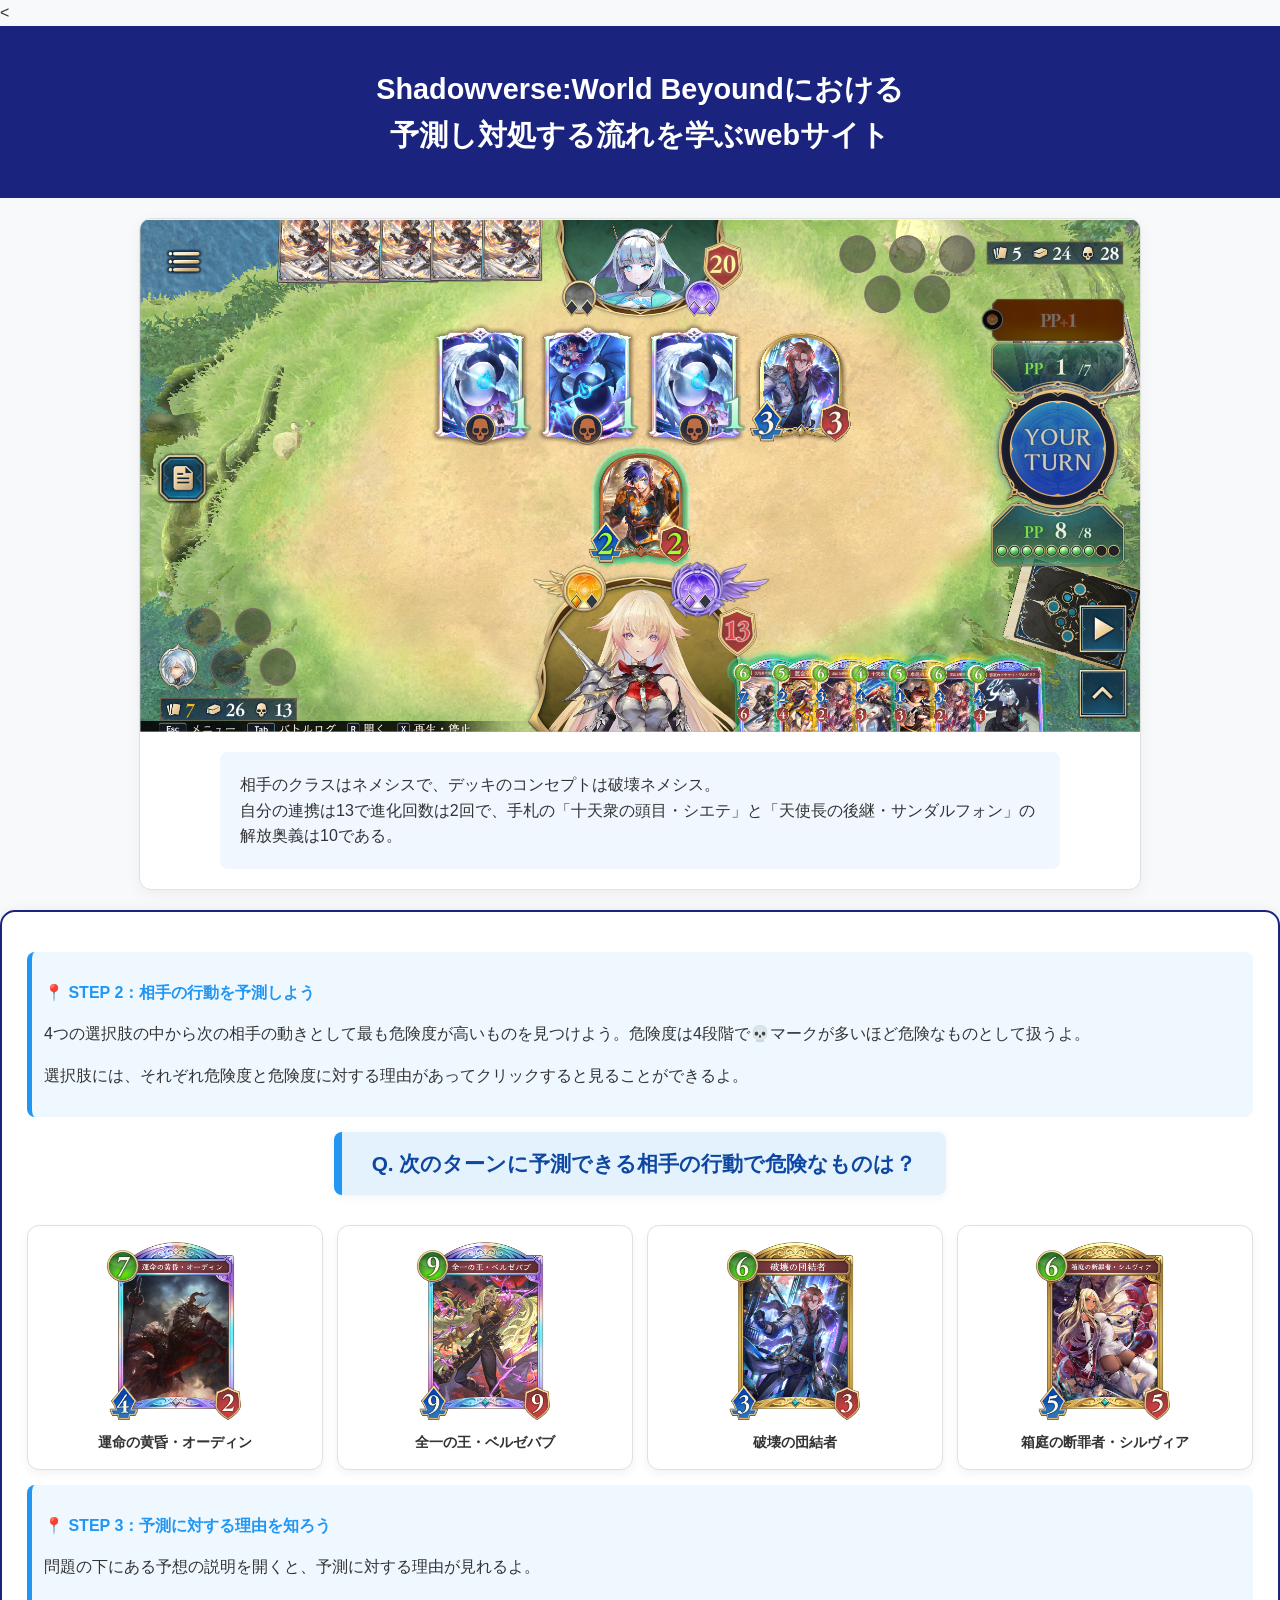
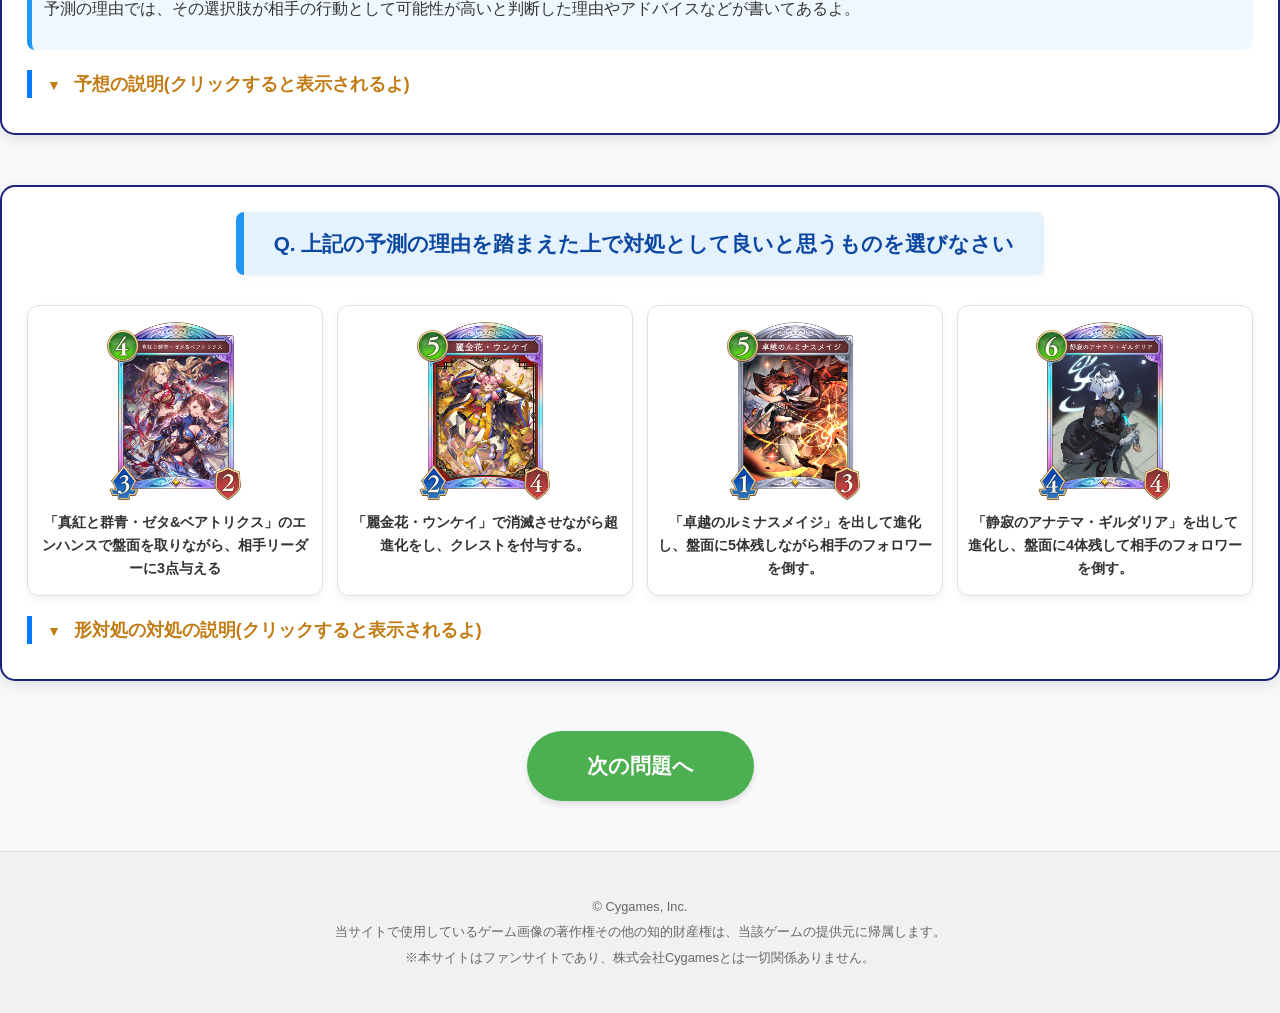
==== commit 98eae67a: "Add files via upload" ====
--- a/page1.html
+++ b/page1.html
@@ -24,6 +24,13 @@
 </figure>
 
 <div class="quiz-group">
+
+<div class="tutorial-guide">
+            <p style="color: #2196f3; font-weight: bold; margin-bottom: 5px;">📍 STEP 2：相手の行動を予測しよう</p>
+            <p>4つの選択肢の中から次の相手の動きとして最も危険度が高いものを見つけよう。危険度は4段階で💀マークが多いほど危険なものとして扱うよ。</p>
+            <p>選択肢には、それぞれ危険度と危険度に対する理由があってクリックすると見ることができるよ。</p>
+        </div>
+
 <div class="quiz-page">
   <div class="question-box">
     <h2>Q. 次のターンに予測できる相手の行動で危険なものは？</h2>
@@ -31,7 +38,7 @@
 </div>
 
 <div class="quiz-container">
-  <details class="choice-box" name="q1_tutorial">
+  <details class="choice-box" name="q1">
     <summary>
       <img src="cards/o-dhin.png" class="choice-img">
       <span class="choice-text">運命の黄昏・オーディン</span>
@@ -42,7 +49,7 @@
     </div>
   </details>
 
-  <details class="choice-box" name="q1_tutorial">
+  <details class="choice-box" name="q1">
     <summary>
       <img src="cards/beruzebabu.png" class="choice-img">
       <span class="choice-text">全一の王・ベルゼバブ</span>
@@ -54,7 +61,7 @@
     </div>
   </details>
 
-  <details class="choice-box" name="q1_tutorial">
+  <details class="choice-box" name="q1">
     <summary>
       <img src="cards/dannketusya.png" class="choice-img">
       <span class="choice-text">破壊の団結者</span>
@@ -65,7 +72,7 @@
      </div>
   </details>
 
-  <details class="choice-box" name="q1_tutorial">
+  <details class="choice-box" name="q1">
     <summary>
       <img src="cards/siruvia.png" class="choice-img">
       <span class="choice-text">箱庭の断罪者・シルヴィア</span>
@@ -76,6 +83,12 @@
     </div>
   </details>
 </div>
+
+ <div class="tutorial-guide">
+            <p style="color: #2196f3; font-weight: bold; margin-bottom: 5px;">📍 STEP 3：予測に対する理由を知ろう</p>
+            <p>問題の下にある予想の説明を開くと、予測に対する理由が見れるよ。</p>
+            <p>予測の理由では、その選択肢が相手の行動として可能性が高いと判断した理由やアドバイスなどが書いてあるよ。</p>
+        </div>
 
 <details class="explanation-box">
     <summary class="simple-heading">
@@ -96,7 +109,7 @@
 </div>
 
 <div class="quiz-container">
-  <details class="choice-box" name="q2_tutorial">
+  <details class="choice-box" name="q2">
     <summary>
       <img src="cards/zeta&bea.png" class="choice-img">
       <span class="choice-text">「真紅と群青・ゼタ&ベアトリクス」のエンハンスで盤面を取りながら、相手リーダーに3点与える</span>
@@ -108,7 +121,7 @@
     </div>
   </details>
 
-  <details class="choice-box" name="q2_tutorial">
+  <details class="choice-box" name="q2">
     <summary>
       <img src="cards/unnkei.png" class="choice-img">
       <span class="choice-text">「麗金花・ウンケイ」で消滅させながら超進化をし、クレストを付与する。</span>
@@ -120,7 +133,7 @@
     </div>
   </details>
 
-  <details class="choice-box" name="q2_tutorial">
+  <details class="choice-box" name="q2">
     <summary>
       <img src="cards/meiji.png" class="choice-img">
       <span class="choice-text">「卓越のルミナスメイジ」を出して進化し、盤面に5体残しながら相手のフォロワーを倒す。</span>
@@ -132,7 +145,7 @@
     </div>
   </details>
 
-  <details class="choice-box" name="q2_tutorial">
+  <details class="choice-box" name="q2">
     <summary>
       <img src="cards/girudaria.png" class="choice-img">
       <span class="choice-text">「静寂のアナテマ・ギルダリア」を出して進化し、盤面に4体残して相手のフォロワーを倒す。</span>
--- a/styles.css
+++ b/styles.css
@@ -141,9 +141,9 @@
 }
 .quiz-container {
     display: flex;
-    flex-wrap: wrap; /* nowrap から wrap に変更：入り切らない時は下に回る */
-    justify-content: center; /* 中央寄せにするときれいに見えます */
-    gap: 15px;
+    flex-wrap: nowrap;      /* ←これが原因です：1行に絶対収める設定 */
+    justify-content: space-between;
+    gap: 10px;
     width: 100%;
     margin-top: 20px;
 }
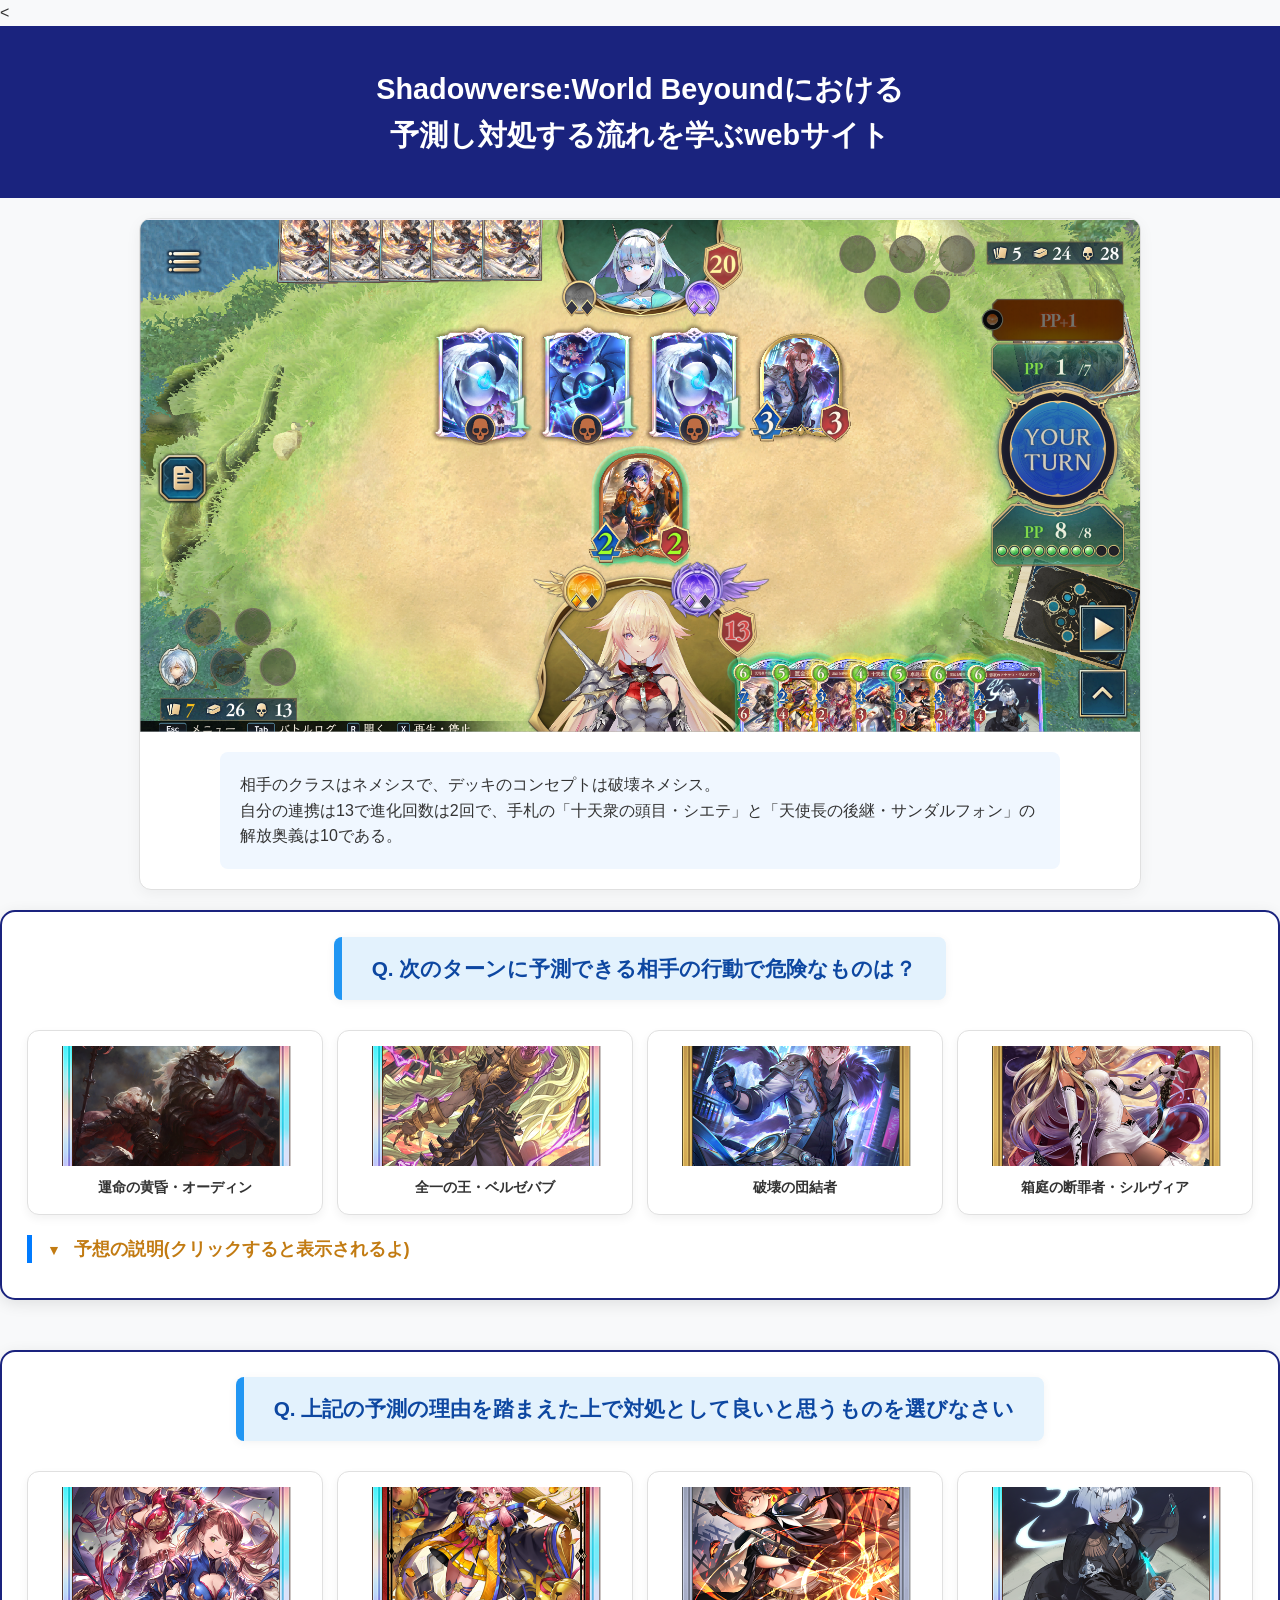
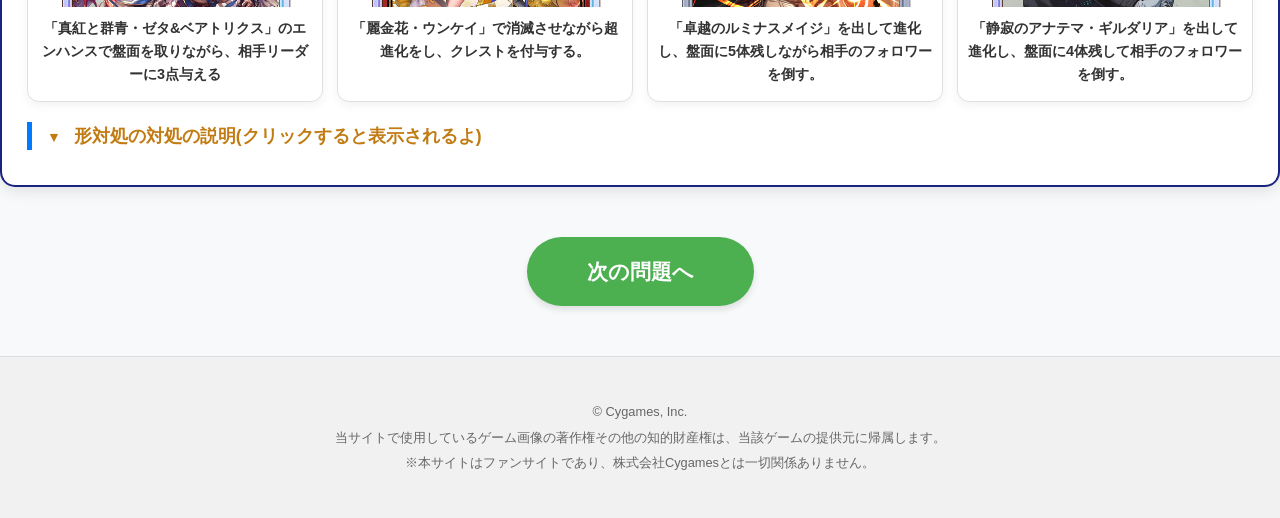
==== commit dc3e8456: "Add files via upload" ====
--- a/page1.html
+++ b/page1.html
@@ -24,12 +24,6 @@
 </figure>
 
 <div class="quiz-group">
-
-<div class="tutorial-guide">
-            <p style="color: #2196f3; font-weight: bold; margin-bottom: 5px;">📍 STEP 2：相手の行動を予測しよう</p>
-            <p>4つの選択肢の中から次の相手の動きとして最も危険度が高いものを見つけよう。危険度は4段階で💀マークが多いほど危険なものとして扱うよ。</p>
-            <p>選択肢には、それぞれ危険度と危険度に対する理由があってクリックすると見ることができるよ。</p>
-        </div>
 
 <div class="quiz-page">
   <div class="question-box">
@@ -83,12 +77,6 @@
     </div>
   </details>
 </div>
-
- <div class="tutorial-guide">
-            <p style="color: #2196f3; font-weight: bold; margin-bottom: 5px;">📍 STEP 3：予測に対する理由を知ろう</p>
-            <p>問題の下にある予想の説明を開くと、予測に対する理由が見れるよ。</p>
-            <p>予測の理由では、その選択肢が相手の行動として可能性が高いと判断した理由やアドバイスなどが書いてあるよ。</p>
-        </div>
 
 <details class="explanation-box">
     <summary class="simple-heading">
--- a/styles.css
+++ b/styles.css
@@ -161,13 +161,19 @@
     min-height: auto !important; 
 }
 
+/*.choice-img {
+    width: 100%;      
+    height: auto;      
+    max-height: 180px; 
+    object-fit: contain; 
+    margin-bottom: 10px; 
+    border-radius: 5px;  
+}*/
 .choice-img {
-    width: 100%;       /* 箱の横幅いっぱいに広げる */
-    height: auto;      /* 比率は維持 */
-    max-height: 180px; /* 大きくなりすぎないよう制限 */
-    object-fit: contain; /* 画像が切れないように収める */
-    margin-bottom: 10px; /* 下の文字との隙間 */
-    border-radius: 5px;  /* 画像の角も少し丸く */
+    width: 100%;
+    height: 120px !important; /* 高さを強制的に固定する（数値は調整してください） */
+    object-fit: cover;       /* これを入れると、縦長画像でも枠に合わせて綺麗に切り抜かれます */
+    margin-bottom: 10px;
 }
 
 /* 2. カード全体のパディング（内側の余白）を最小化 */
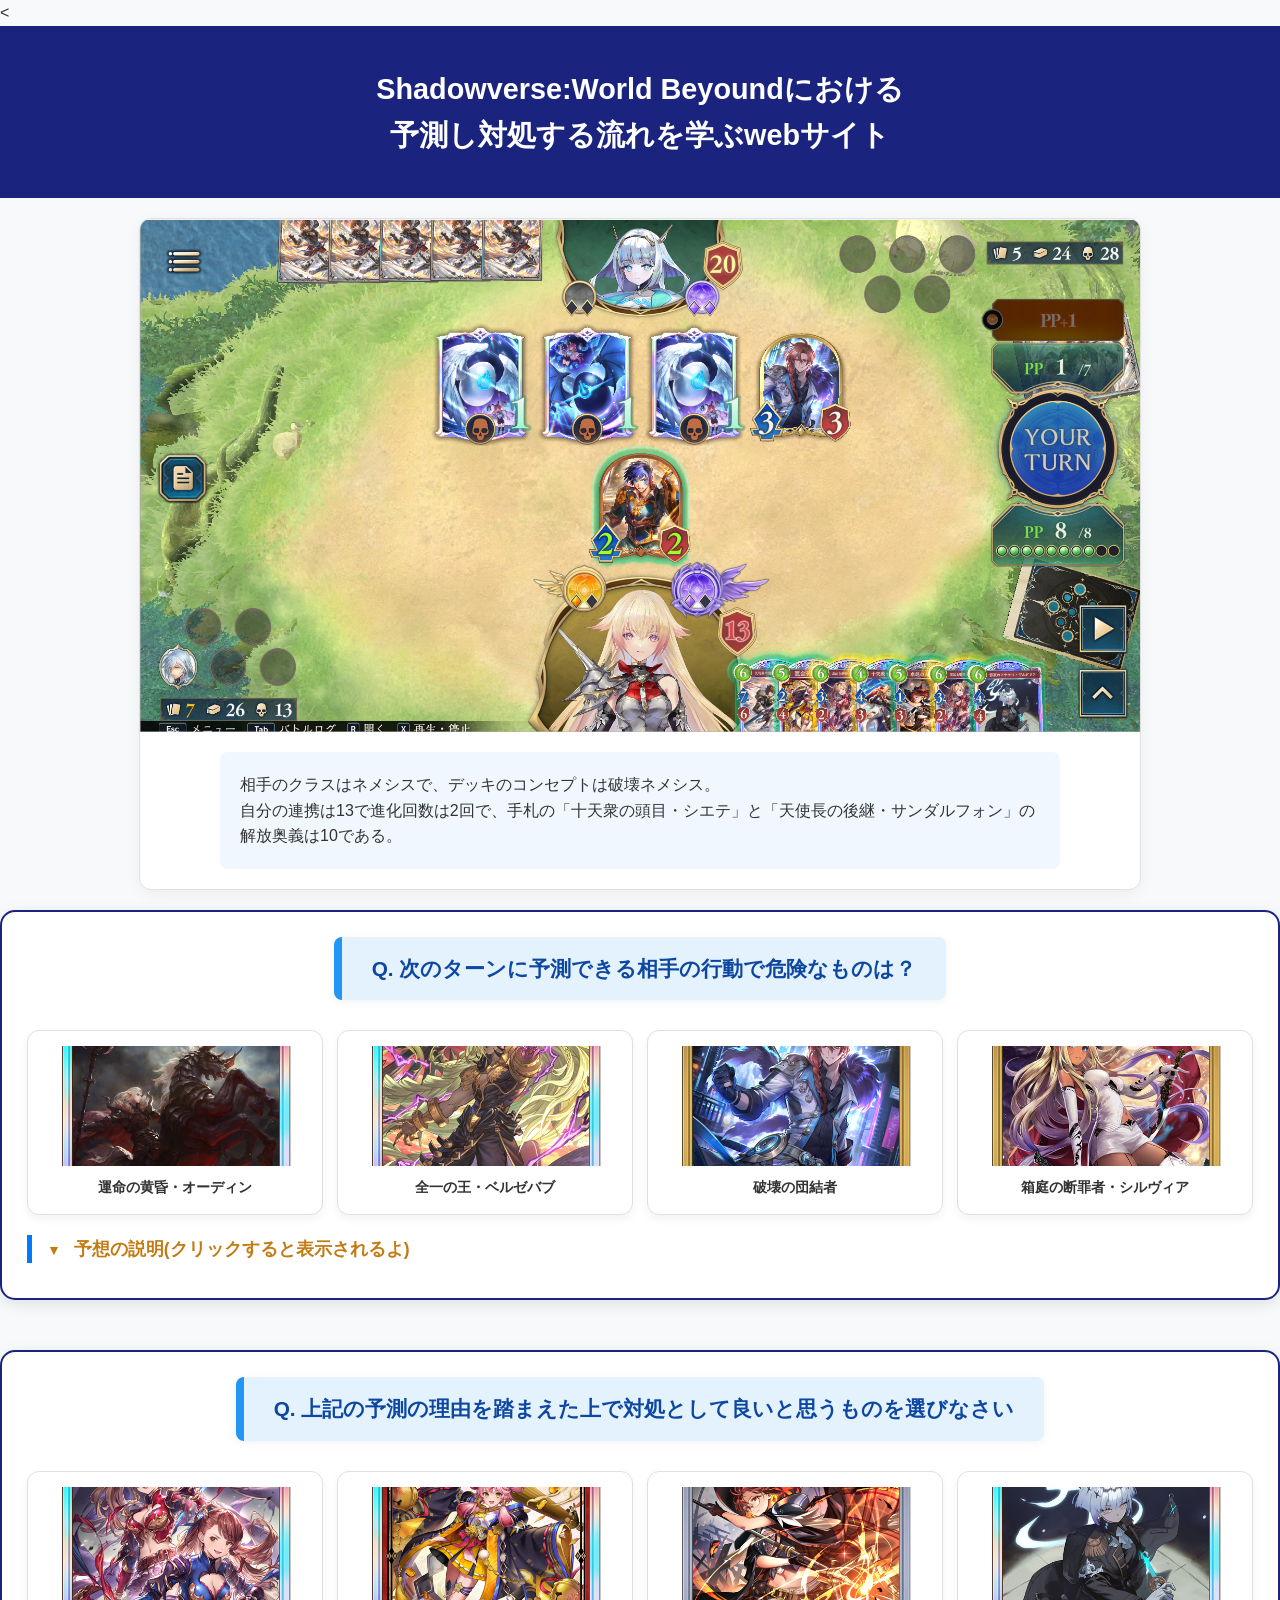
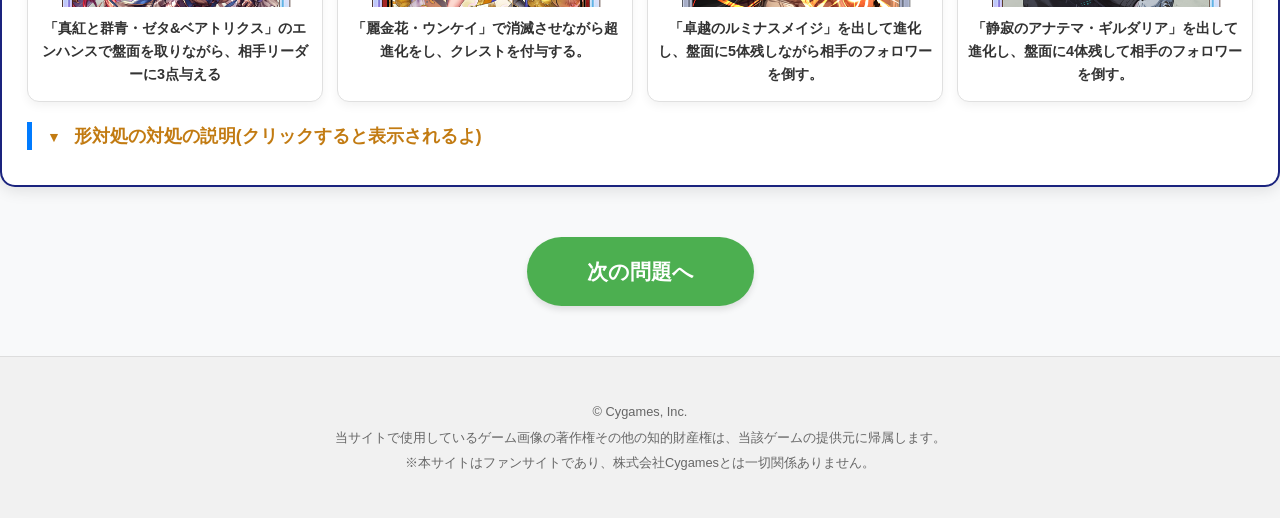
==== commit 36bc588e: "Add files via upload" ====
--- a/page1.html
+++ b/page1.html
@@ -2,7 +2,6 @@
 <html lang="ja">
 <head>
    <meta charset="UTF-8">
-   <meta name="viewport" content="width=device-width, initial-scale=1.0">
    <title>2問目</title>
    <link rel="stylesheet" href="styles.css">
    <script>
--- a/styles.css
+++ b/styles.css
@@ -161,14 +161,14 @@
     min-height: auto !important; 
 }
 
-/*.choice-img {
+.choice-img {
     width: 100%;      
     height: auto;      
     max-height: 180px; 
     object-fit: contain; 
     margin-bottom: 10px; 
     border-radius: 5px;  
-}*/
+}
 .choice-img {
     width: 100%;
     height: 120px !important; /* 高さを強制的に固定する（数値は調整してください） */
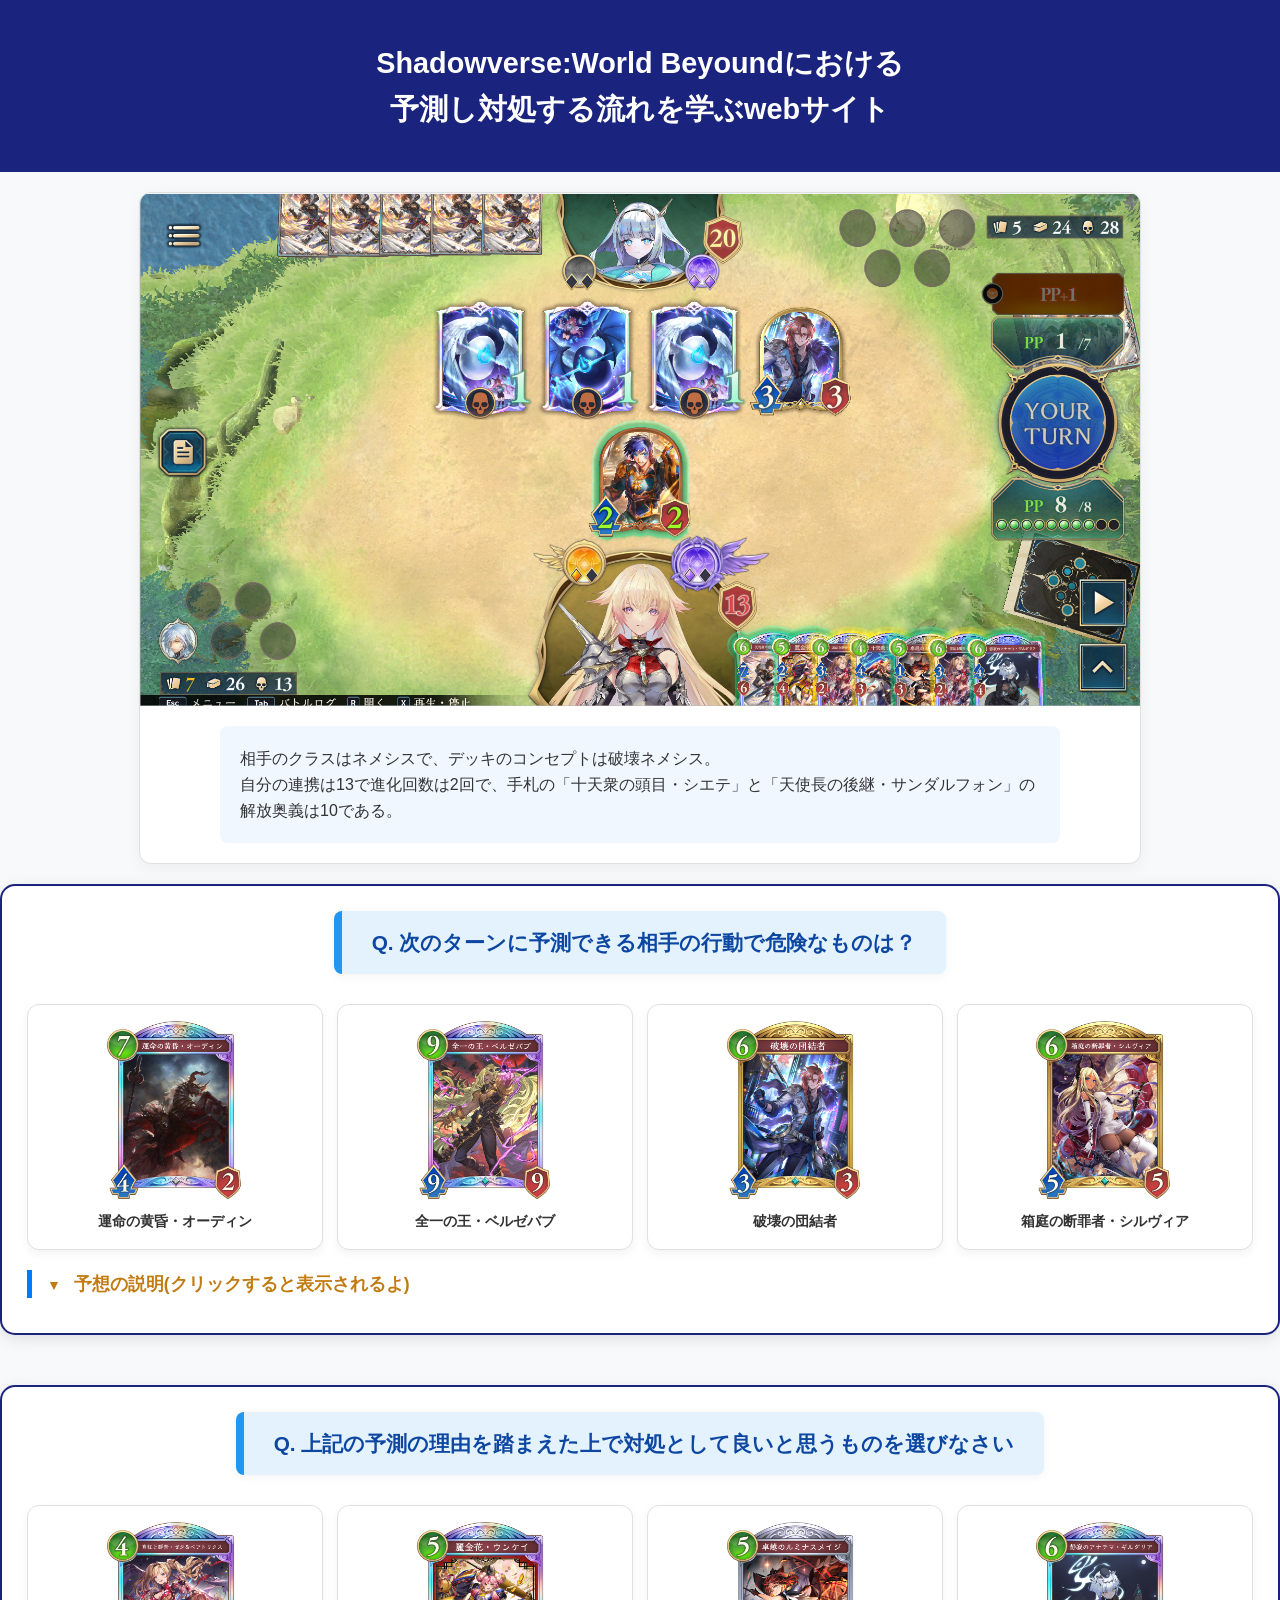
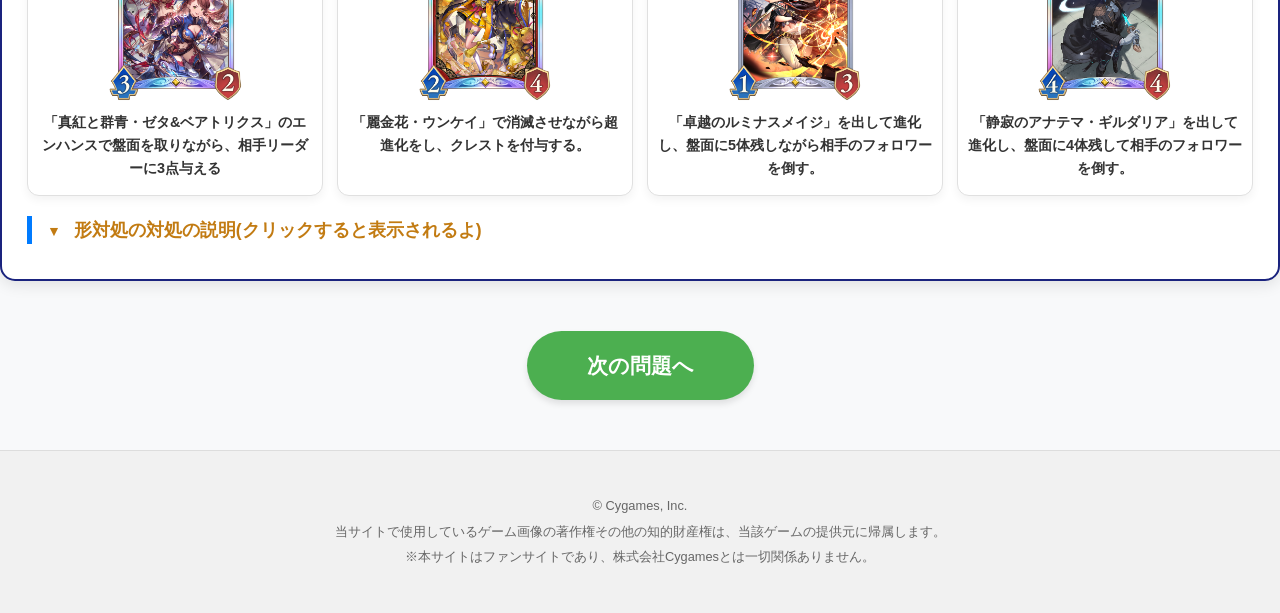
==== commit a00eb7e6: "Add files via upload" ====
--- a/page1.html
+++ b/page1.html
@@ -1,4 +1,4 @@
-<<!DOCTYPE html>
+<!DOCTYPE html>
 <html lang="ja">
 <head>
    <meta charset="UTF-8">
@@ -49,8 +49,9 @@
     </summary>
     <div class="evaluation-content">
       <div class="danger-level" data-level="4">危険度：<span>💀💀💀💀</span></div>
-      <p>自分の受けるダメージが+1され、「新約黒の章」や「破壊の継承者・アクシア」などのダメージが大きくなってしまう。</p>
-      <p>最高打点が増え、不利になる。</p>
+      <p>自分の受けるダメージが+1され、「新約黒の章」や「破壊の継承者・アクシア」などのダメージが大きくなってしまう。
+         最高打点が増え、不利になる。
+      </p>
     </div>
   </details>
 
@@ -103,8 +104,9 @@
     </summary>
     <div class="evaluation-content">
       <div class="effective-level" data-level="1">有効度：★</div>
-          <P>盤面にフォロワーが2体しか残らず超進化権を温存しながら「全一の王・ベルゼバブ」をプレイできてしまう。</p>
-          <p>更にリーダーに与えた3点も相手のターン開始時に「新約白の章」が破壊されて相手リーダーの体力が2回復するため、相手リーダーのダメージが実質減ってしまう。</p>
+          <P>盤面にフォロワーが2体しか残らず超進化権を温存しながら「全一の王・ベルゼバブ」をプレイできてしまう。
+            更にリーダーに与えた3点も相手のターン開始時に「新約白の章」が破壊されて相手リーダーの体力が2回復するため、相手リーダーのダメージが実質減ってしまう。
+          </p>
     </div>
   </details>
 
@@ -115,8 +117,9 @@
     </summary>
     <div class="evaluation-content">
       <div class="effective-level" data-level="2">有効度：★★</div>
-      <P>プレイすることで輝く金貨がファンファーレで1枚と超進化時にクレスト付与で4回までターン終了時に手札に加わり、手札が潤沢になる。</p>
-      <P>しかし、盤面にフォロワーが2体しかいないため相手は超進化権を温存しながら「全一の王・ベルゼバブ」をプレイできてしまう。</p>
+      <P>プレイすることで輝く金貨がファンファーレで1枚と超進化時にクレスト付与で4回までターン終了時に手札に加わり、手札が潤沢になる。
+         しかし、盤面にフォロワーが2体しかいないため相手は超進化権を温存しながら「全一の王・ベルゼバブ」をプレイできてしまう。
+      </p>
     </div>
   </details>
 
@@ -127,8 +130,8 @@
     </summary>
     <div class="evaluation-content">
       <div class="effective-level" data-level="4">有効度：★★★★</div>
-      <P>「全一の王・ベルゼバブ」は進化込みでフォロワーを3体までしか倒せないため、4体以上盤面に並べるとフォロワーを処理できず相手はプレイしにくくなる。</p>
-      <p>守護も3体並び「運命の黄昏・オーディン」の対策にもなる。</p>
+      <P>「全一の王・ベルゼバブ」は進化込みでフォロワーを3体までしか倒せないため、4体以上盤面に並べるとフォロワーを処理できず相手はプレイしにくくなる。
+          守護も3体並び「運命の黄昏・オーディン」の対策にもなる。</p>
     </div>
   </details>
 
@@ -158,7 +161,7 @@
 </div>
 
 <div class="button-container">
-  <a href="page1.html" class="next-button">次の問題へ</a>
+  <a href="page2.html" class="next-button">次の問題へ</a>
 </div>
 
  <script src="scripts.js"></script>
--- a/styles.css
+++ b/styles.css
@@ -169,12 +169,6 @@
     margin-bottom: 10px; 
     border-radius: 5px;  
 }
-.choice-img {
-    width: 100%;
-    height: 120px !important; /* 高さを強制的に固定する（数値は調整してください） */
-    object-fit: cover;       /* これを入れると、縦長画像でも枠に合わせて綺麗に切り抜かれます */
-    margin-bottom: 10px;
-}
 
 /* 2. カード全体のパディング（内側の余白）を最小化 */
 .choice-box summary {
